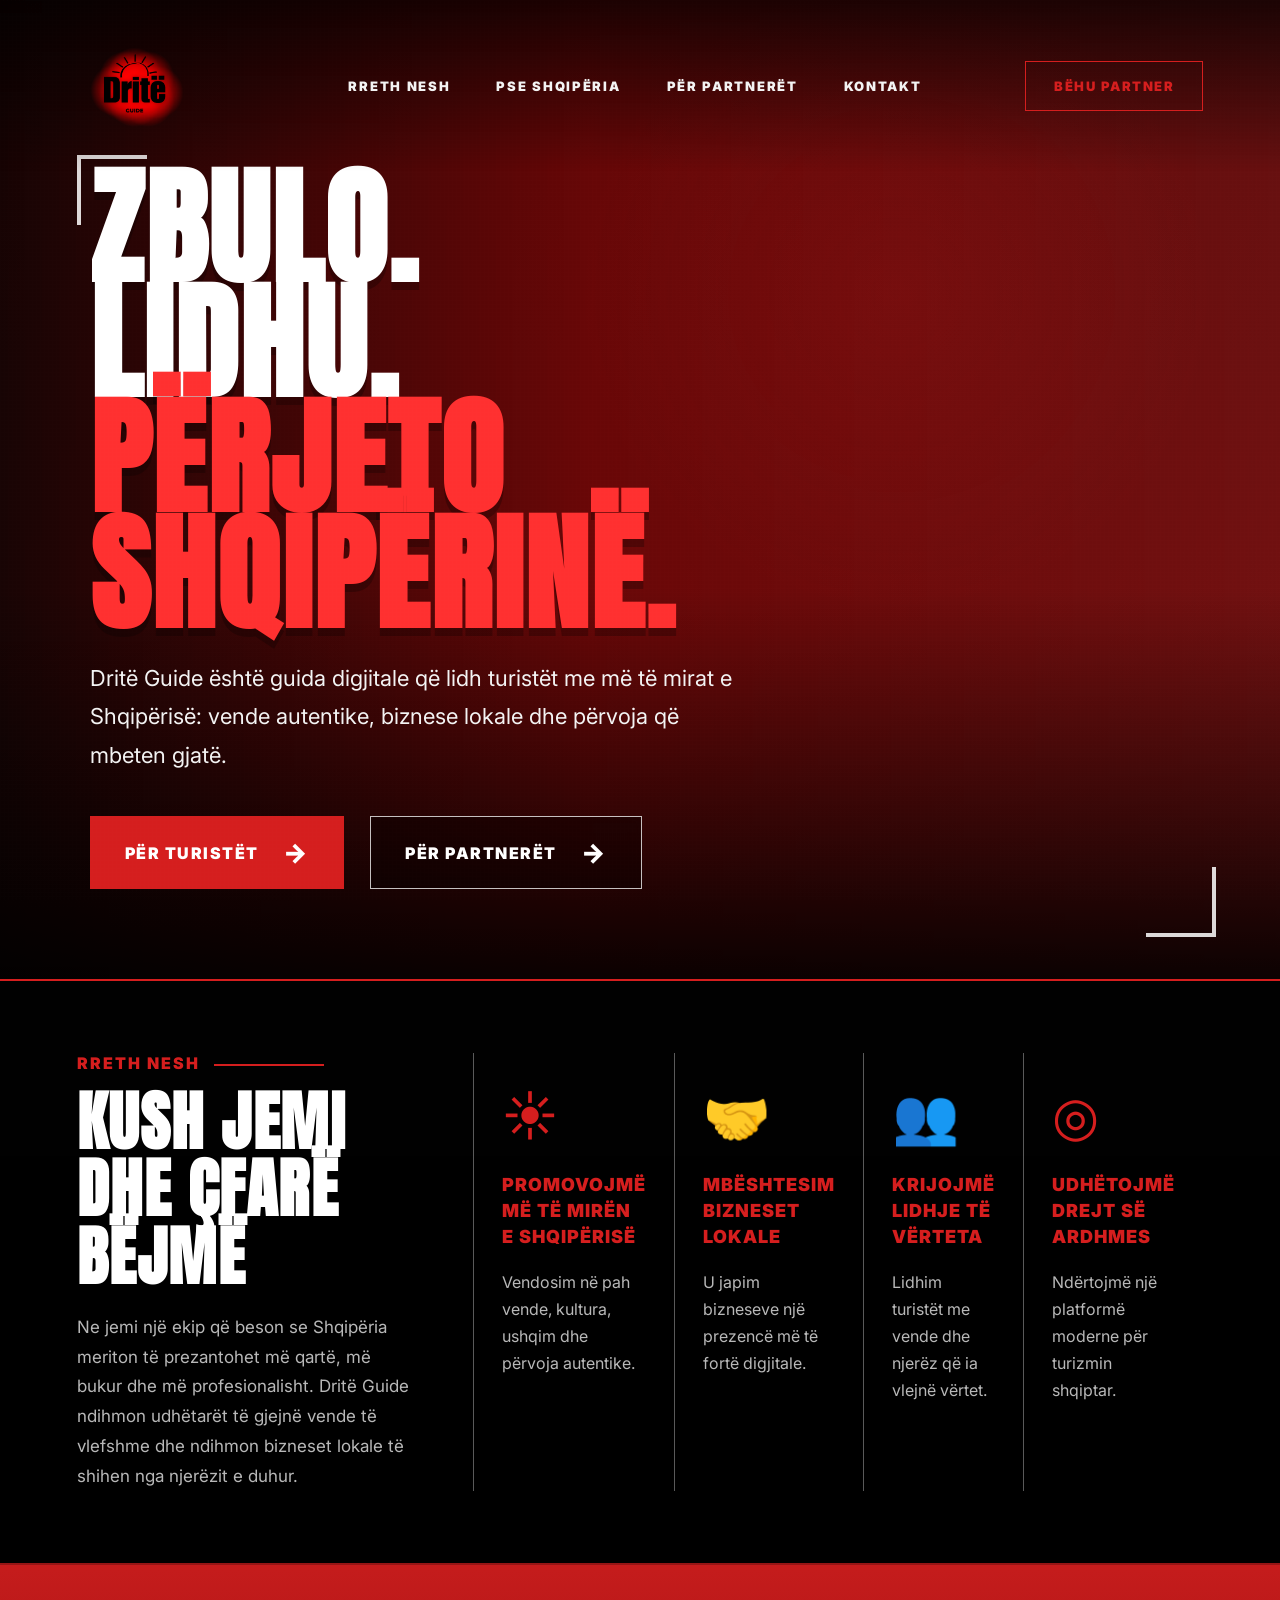
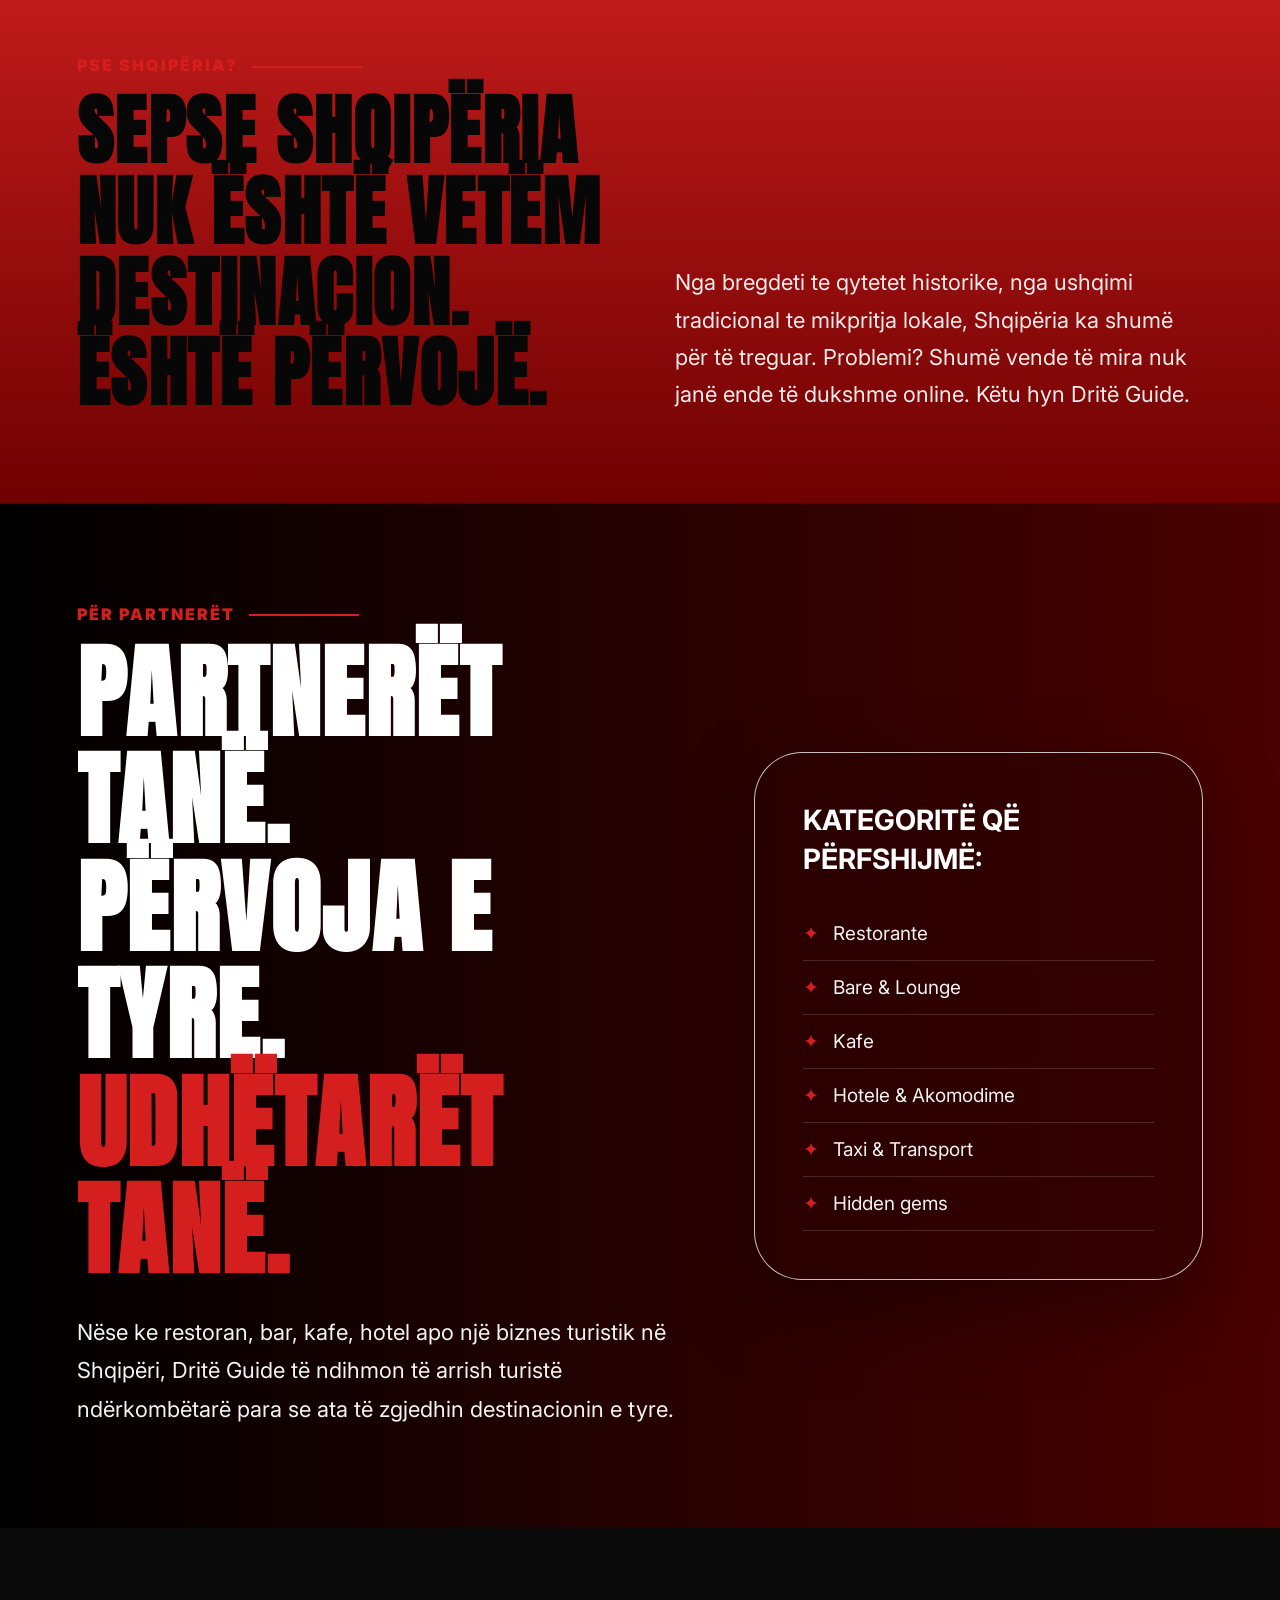
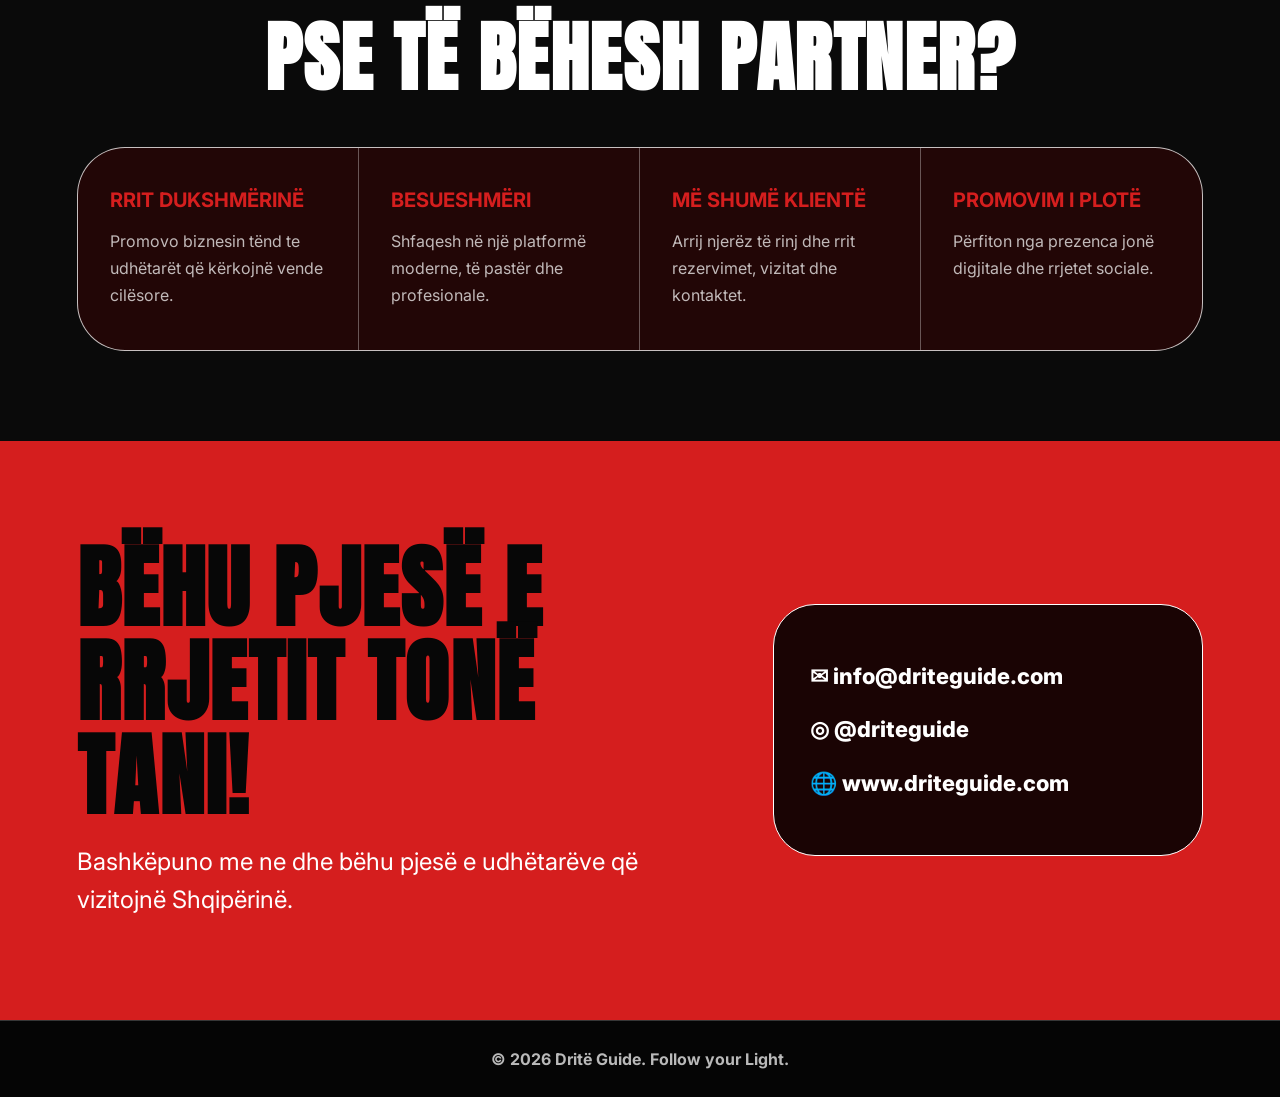
==== src/index.html @ 3e1c2bfd "website begining" ====
<!DOCTYPE html>
<html lang="sq">

<head>
    <meta charset="UTF-8" />
    <meta name="viewport" content="width=device-width, initial-scale=1.0" />
    <title>Dritë Guide</title>
    <link rel="stylesheet" href="styles.css" />
</head>

<body>

    <header class="navbar">
        <div class="logo">
            <img src="./img/logo2.png" alt="Dritë Guide Logo" />
        </div>

        <nav>
            <a href="#about">Rreth nesh</a>
            <a href="#albania">Pse Shqipëria</a>
            <a href="#partners">Për partnerët</a>
            <a href="#contact">Kontakt</a>
        </nav>

        <a href="mailto:support@driteguide.com?subject=Partnership Request - Dritë Guide&body=Hello Dritë Guide Team,%0A%0AI am interested in becoming a partner.%0A%0ABusiness Name:%0AType (Restaurant, Hotel, etc.):%0ACity:%0APhone:%0AWebsite:%0A%0AAdditional Information:%0A%0AThank you."
            class="nav-btn">
            Bëhu partner
        </a>
    </header>

    <section class="hero">
        <div class="corner corner-left"></div>
        <div class="corner corner-right"></div>

        <div class="hero-content">
            <h1>
                Zbulo.<br />
                Lidhu.<br />
                <span>Përjeto Shqipërinë.</span>
            </h1>

            <p>
                Dritë Guide është guida digjitale që lidh turistët me më të mirat e Shqipërisë:
                vende autentike, biznese lokale dhe përvoja që mbeten gjatë.
            </p>

            <div class="hero-buttons">
                <a href="#about" class="btn primary">Për turistët</a>
                <a href="#partners" class="btn secondary">Për partnerët</a>
            </div>
        </div>
    </section>

    <section id="about" class="black-section">
        <div class="section-title">
            <span>Rreth nesh</span>
            <h2>Kush jemi<br />dhe çfarë bëjmë</h2>
            <p>
                Ne jemi një ekip që beson se Shqipëria meriton të prezantohet më qartë,
                më bukur dhe më profesionalisht. Dritë Guide ndihmon udhëtarët të gjejnë
                vende të vlefshme dhe ndihmon bizneset lokale të shihen nga njerëzit e duhur.
            </p>
        </div>

        <div class="feature-grid">
            <div class="feature-card">
                <div class="icon">☀</div>
                <h3>Promovojmë më të mirën e Shqipërisë</h3>
                <p>Vendosim në pah vende, kultura, ushqim dhe përvoja autentike.</p>
            </div>

            <div class="feature-card">
                <div class="icon">🤝</div>
                <h3>Mbështesim bizneset lokale</h3>
                <p>U japim bizneseve një prezencë më të fortë digjitale.</p>
            </div>

            <div class="feature-card">
                <div class="icon">👥</div>
                <h3>Krijojmë lidhje të vërteta</h3>
                <p>Lidhim turistët me vende dhe njerëz që ia vlejnë vërtet.</p>
            </div>

            <div class="feature-card">
                <div class="icon">◎</div>
                <h3>Udhëtojmë drejt së ardhmes</h3>
                <p>Ndërtojmë një platformë moderne për turizmin shqiptar.</p>
            </div>
        </div>
    </section>

    <section id="albania" class="red-section">
        <div>
            <span class="small-title">Pse Shqipëria?</span>
            <h2>Sepse Shqipëria nuk është vetëm destinacion. Është përvojë.</h2>
        </div>

        <p>
            Nga bregdeti te qytetet historike, nga ushqimi tradicional te mikpritja lokale,
            Shqipëria ka shumë për të treguar. Problemi? Shumë vende të mira nuk janë ende
            të dukshme online. Këtu hyn Dritë Guide.
        </p>
    </section>

    <section id="partners" class="partner-section">
        <div class="partner-text">
            <span class="small-title">Për partnerët</span>
            <h2>Partnerët tanë.<br />Përvoja e tyre.<br /><span>Udhëtarët tanë.</span></h2>
            <p>
                Nëse ke restoran, bar, kafe, hotel apo një biznes turistik në Shqipëri,
                Dritë Guide të ndihmon të arrish turistë ndërkombëtarë para se ata të zgjedhin destinacionin e tyre.
            </p>
        </div>

        <div class="partner-box">
            <h3>Kategoritë që përfshijmë:</h3>
            <ul>
                <li>Restorante</li>
                <li>Bare & Lounge</li>
                <li>Kafe</li>
                <li>Hotele & Akomodime</li>
                <li>Taxi & Transport</li>
                <li>Hidden gems</li>
            </ul>
        </div>
    </section>

    <section class="benefits">
        <h2>Pse të bëhesh partner?</h2>

        <div class="benefit-grid">
            <div>
                <h3>Rrit dukshmërinë</h3>
                <p>Promovo biznesin tënd te udhëtarët që kërkojnë vende cilësore.</p>
            </div>

            <div>
                <h3>Besueshmëri</h3>
                <p>Shfaqesh në një platformë moderne, të pastër dhe profesionale.</p>
            </div>

            <div>
                <h3>Më shumë klientë</h3>
                <p>Arrij njerëz të rinj dhe rrit rezervimet, vizitat dhe kontaktet.</p>
            </div>

            <div>
                <h3>Promovim i plotë</h3>
                <p>Përfiton nga prezenca jonë digjitale dhe rrjetet sociale.</p>
            </div>
        </div>
    </section>

    <section id="contact" class="contact">
        <div>
            <h2>Bëhu pjesë e rrjetit tonë tani!</h2>
            <p>Bashkëpuno me ne dhe bëhu pjesë e udhëtarëve që vizitojnë Shqipërinë.</p>
        </div>

        <div class="contact-card">
            <p>✉ info@driteguide.com</p>
            <p>◎ @driteguide</p>
            <p>🌐 www.driteguide.com</p>
        </div>
    </section>

    <footer>
        <p>© 2026 Dritë Guide. Follow your Light.</p>
    </footer>

</body>

</html>
---- src/styles.css ----
@import url('https://fonts.googleapis.com/css2?family=Anton&family=Inter:wght@400;600;700;800;900&display=swap');

:root {
    --red: #d51e1e;
    --dark-red: #4d0000;
    --black: #070707;
    --white: #ffffff;
    --soft-white: #f3f3f3;
    --gray: rgba(255, 255, 255, 0.72);
    --border: rgba(255, 255, 255, 0.75);
}

* {
    box-sizing: border-box;
    margin: 0;
    padding: 0;
}

html {
    scroll-behavior: smooth;
}

body {
    font-family: 'Inter', sans-serif;
    background: var(--black);
    color: var(--white);
    overflow-x: hidden;
}

body::before {
    content: "";
    position: fixed;
    inset: 0;
    pointer-events: none;
    z-index: 999;
    opacity: 0.18;
    background-image:
        linear-gradient(rgba(255, 255, 255, 0.05) 1px, transparent 1px),
        linear-gradient(90deg, rgba(255, 255, 255, 0.05) 1px, transparent 1px);
    background-size: 4px 4px;
    mix-blend-mode: overlay;
}

a {
    color: inherit;
    text-decoration: none;
}

/* NAVBAR */

.navbar {
    position: fixed;
    top: 0;
    left: 0;
    width: 100%;
    z-index: 50;
    display: grid;
    grid-template-columns: 180px 1fr 190px;
    align-items: center;
    padding: 28px 6vw;
    background: linear-gradient(to bottom, rgba(0, 0, 0, 0.72), rgba(0, 0, 0, 0));
}

.logo img {
    width: 115px;
    height: auto;
    display: block;
}

nav {
    display: flex;
    justify-content: center;
    gap: 46px;
}

nav a {
    font-size: 13px;
    font-weight: 900;
    letter-spacing: 1.7px;
    text-transform: uppercase;
    color: var(--soft-white);
    transition: 0.25s ease;
}

nav a:hover {
    color: var(--red);
}

.nav-btn {
    justify-self: end;
    padding: 16px 28px;
    border: 1.5px solid var(--red);
    color: var(--red);
    text-transform: uppercase;
    font-size: 13px;
    font-weight: 900;
    letter-spacing: 1.5px;
    transition: 0.25s ease;
}

.nav-btn:hover {
    background: var(--red);
    color: var(--white);
}

/* HERO */

.hero {
    position: relative;
    min-height: 100vh;
    padding: 170px 7vw 90px;
    display: flex;
    align-items: center;
    background:
        linear-gradient(90deg, rgba(0, 0, 0, 0.86) 0%, rgba(80, 0, 0, 0.72) 46%, rgba(0, 0, 0, 0.35) 100%),
        linear-gradient(rgba(213, 30, 30, 0.7), rgba(213, 30, 30, 0.88)),
        url("albania-bg.jpg");
    background-size: cover;
    background-position: center;
    border-bottom: 2px solid var(--red);
}

.hero::after {
    content: "";
    position: absolute;
    inset: 0;
    background:
        radial-gradient(circle at 70% 30%, rgba(213, 30, 30, 0.12), transparent 28%),
        linear-gradient(to bottom, transparent 60%, rgba(0, 0, 0, 0.9));
    pointer-events: none;
}

.hero-content {
    position: relative;
    z-index: 2;
    max-width: 980px;
}

.hero h1 {
    font-family: 'Anton', sans-serif;
    font-size: clamp(64px, 10vw, 150px);
    line-height: 0.9;
    letter-spacing: 2px;
    text-transform: uppercase;
    color: var(--white);
    text-shadow: 0 8px 0 rgba(0, 0, 0, 0.25);
}

.hero h1 span {
    color: #ff3030;
}

.hero p {
    max-width: 670px;
    margin-top: 28px;
    color: var(--soft-white);
    font-size: clamp(17px, 2vw, 22px);
    line-height: 1.75;
}

.hero-buttons {
    display: flex;
    gap: 26px;
    margin-top: 42px;
    flex-wrap: wrap;
}

.btn {
    min-width: 230px;
    padding: 20px 34px;
    border: 1.5px solid var(--border);
    text-transform: uppercase;
    font-weight: 900;
    letter-spacing: 1.5px;
    display: inline-flex;
    justify-content: space-between;
    align-items: center;
    transition: 0.25s ease;
}

.btn::after {
    content: "→";
    font-size: 26px;
    margin-left: 24px;
}

.btn.primary {
    background: var(--red);
    border-color: var(--red);
}

.btn.secondary {
    background: rgba(0, 0, 0, 0.35);
    backdrop-filter: blur(6px);
}

.btn:hover {
    transform: translateY(-4px);
    box-shadow: 0 18px 40px rgba(0, 0, 0, 0.35);
}

.corner {
    position: absolute;
    z-index: 3;
    width: 70px;
    height: 70px;
    border-color: var(--white);
    opacity: 0.85;
}

.corner-left {
    top: 155px;
    left: 6vw;
    border-left: 4px solid;
    border-top: 4px solid;
}

.corner-right {
    right: 5vw;
    bottom: 42px;
    border-right: 4px solid;
    border-bottom: 4px solid;
}

/* BLACK SECTION */

.black-section {
    display: grid;
    grid-template-columns: 1fr 2fr;
    gap: 60px;
    padding: 72px 6vw;
    background:
        linear-gradient(rgba(0, 0, 0, 0.92), rgba(0, 0, 0, 0.94)),
        url("texture.jpg");
    border-bottom: 2px solid rgba(213, 30, 30, 0.7);
}

.section-title span,
.small-title {
    display: inline-block;
    margin-bottom: 16px;
    color: var(--red);
    font-weight: 900;
    letter-spacing: 2px;
    text-transform: uppercase;
}

.section-title span::after,
.small-title::after {
    content: "";
    display: inline-block;
    width: 110px;
    height: 2px;
    margin-left: 14px;
    vertical-align: middle;
    background: var(--red);
}

.section-title h2,
.red-section h2,
.partner-text h2,
.benefits h2,
.contact h2 {
    font-family: 'Anton', sans-serif;
    text-transform: uppercase;
    letter-spacing: 1.5px;
    line-height: 1.05;
}

.section-title h2 {
    font-size: clamp(42px, 5vw, 72px);
}

.section-title p {
    margin-top: 22px;
    max-width: 520px;
    color: var(--gray);
    font-size: 17px;
    line-height: 1.75;
}

.feature-grid {
    display: grid;
    grid-template-columns: repeat(4, 1fr);
}

.feature-card {
    padding: 30px 28px;
    border-left: 1px solid rgba(255, 255, 255, 0.35);
    min-height: 280px;
}

.feature-card .icon {
    color: var(--red);
    font-size: 54px;
    margin-bottom: 24px;
}

.feature-card h3 {
    color: var(--red);
    font-size: 18px;
    line-height: 1.45;
    text-transform: uppercase;
    font-weight: 900;
    letter-spacing: 1px;
}

.feature-card p {
    margin-top: 18px;
    color: var(--gray);
    line-height: 1.7;
}

/* RED SECTION */

.red-section {
    display: grid;
    grid-template-columns: 1fr 1fr;
    gap: 70px;
    padding: 90px 6vw;
    background:
        linear-gradient(rgba(213, 30, 30, 0.92), rgba(120, 0, 0, 0.92)),
        url("albania-bg.jpg");
    background-size: cover;
    background-position: center;
    color: var(--black);
}

.red-section h2 {
    font-size: clamp(42px, 6vw, 86px);
    color: #070707;
}

.red-section p {
    align-self: end;
    max-width: 650px;
    color: rgba(255, 255, 255, 0.92);
    font-size: 22px;
    line-height: 1.7;
}

/* PARTNER SECTION */

.partner-section {
    display: grid;
    grid-template-columns: 1.15fr 0.85fr;
    gap: 70px;
    padding: 100px 6vw;
    background:
        linear-gradient(90deg, rgba(0, 0, 0, 0.95), rgba(90, 0, 0, 0.8)),
        url("albania-bg.jpg");
    background-size: cover;
    background-position: center;
}

.partner-text h2 {
    font-size: clamp(54px, 8vw, 112px);
}

.partner-text h2 span {
    color: var(--red);
}

.partner-text p {
    max-width: 680px;
    margin-top: 28px;
    color: var(--soft-white);
    font-size: 22px;
    line-height: 1.75;
}

.partner-box {
    align-self: center;
    padding: 48px;
    border: 1.5px solid var(--border);
    border-radius: 48px;
    background: rgba(40, 0, 0, 0.55);
    backdrop-filter: blur(8px);
    box-shadow: 0 30px 80px rgba(0, 0, 0, 0.35);
}

.partner-box h3 {
    font-size: 28px;
    text-transform: uppercase;
    line-height: 1.4;
    margin-bottom: 28px;
}

.partner-box ul {
    list-style: none;
}

.partner-box li {
    padding: 15px 0;
    color: var(--soft-white);
    font-size: 19px;
    border-bottom: 1px solid rgba(255, 255, 255, 0.15);
}

.partner-box li::before {
    content: "✦";
    color: var(--red);
    margin-right: 14px;
}

/* BENEFITS */

.benefits {
    padding: 90px 6vw;
    background: #0a0a0a;
}

.benefits h2 {
    text-align: center;
    font-size: clamp(42px, 6vw, 82px);
    margin-bottom: 48px;
}

.benefit-grid {
    display: grid;
    grid-template-columns: repeat(4, 1fr);
    border: 1.5px solid var(--border);
    border-radius: 48px;
    overflow: hidden;
    background: rgba(80, 0, 0, 0.35);
}

.benefit-grid div {
    padding: 40px 32px;
    border-right: 1px solid rgba(255, 255, 255, 0.32);
}

.benefit-grid div:last-child {
    border-right: none;
}

.benefit-grid h3 {
    color: var(--red);
    text-transform: uppercase;
    font-size: 20px;
    margin-bottom: 16px;
}

.benefit-grid p {
    color: var(--gray);
    line-height: 1.7;
}

/* CONTACT */

.contact {
    display: grid;
    grid-template-columns: 1.2fr 0.8fr;
    gap: 50px;
    align-items: center;
    padding: 100px 6vw;
    background: var(--red);
    color: var(--black);
}

.contact h2 {
    font-size: clamp(48px, 7vw, 98px);
}

.contact p {
    margin-top: 20px;
    max-width: 680px;
    color: var(--white);
    font-size: 24px;
    line-height: 1.6;
}

.contact-card {
    padding: 36px;
    border: 1.5px solid var(--white);
    border-radius: 42px;
    background: rgba(0, 0, 0, 0.88);
    color: var(--white);
}

.contact-card p {
    margin: 18px 0;
    color: var(--white);
    font-weight: 800;
    font-size: 22px;
}

/* FOOTER */

footer {
    padding: 28px 6vw;
    background: #050505;
    border-top: 1px solid rgba(255, 255, 255, 0.2);
    color: var(--gray);
    text-align: center;
    font-weight: 700;
}

/* RESPONSIVE */

@media (max-width: 1100px) {
    .navbar {
        grid-template-columns: 140px 1fr;
    }

    .nav-btn {
        display: none;
    }

    nav {
        justify-content: flex-end;
        gap: 24px;
    }

    .black-section,
    .red-section,
    .partner-section,
    .contact {
        grid-template-columns: 1fr;
    }

    .feature-grid,
    .benefit-grid {
        grid-template-columns: repeat(2, 1fr);
    }
}

@media (max-width: 720px) {
    .navbar {
        display: flex;
        justify-content: space-between;
        padding: 22px;
    }

    nav {
        display: none;
    }

    .logo img {
        width: 96px;
    }

    .hero {
        padding: 145px 24px 70px;
    }

    .hero h1 {
        font-size: 62px;
    }

    .hero p {
        font-size: 17px;
    }

    .btn {
        width: 100%;
    }

    .black-section,
    .red-section,
    .partner-section,
    .benefits,
    .contact {
        padding: 64px 24px;
    }

    .feature-grid,
    .benefit-grid {
        grid-template-columns: 1fr;
    }

    .feature-card,
    .benefit-grid div {
        border-left: none;
        border-right: none;
        border-bottom: 1px solid rgba(255, 255, 255, 0.25);
    }

    .partner-box,
    .contact-card {
        border-radius: 30px;
        padding: 28px;
    }

    .corner {
        display: none;
    }
}
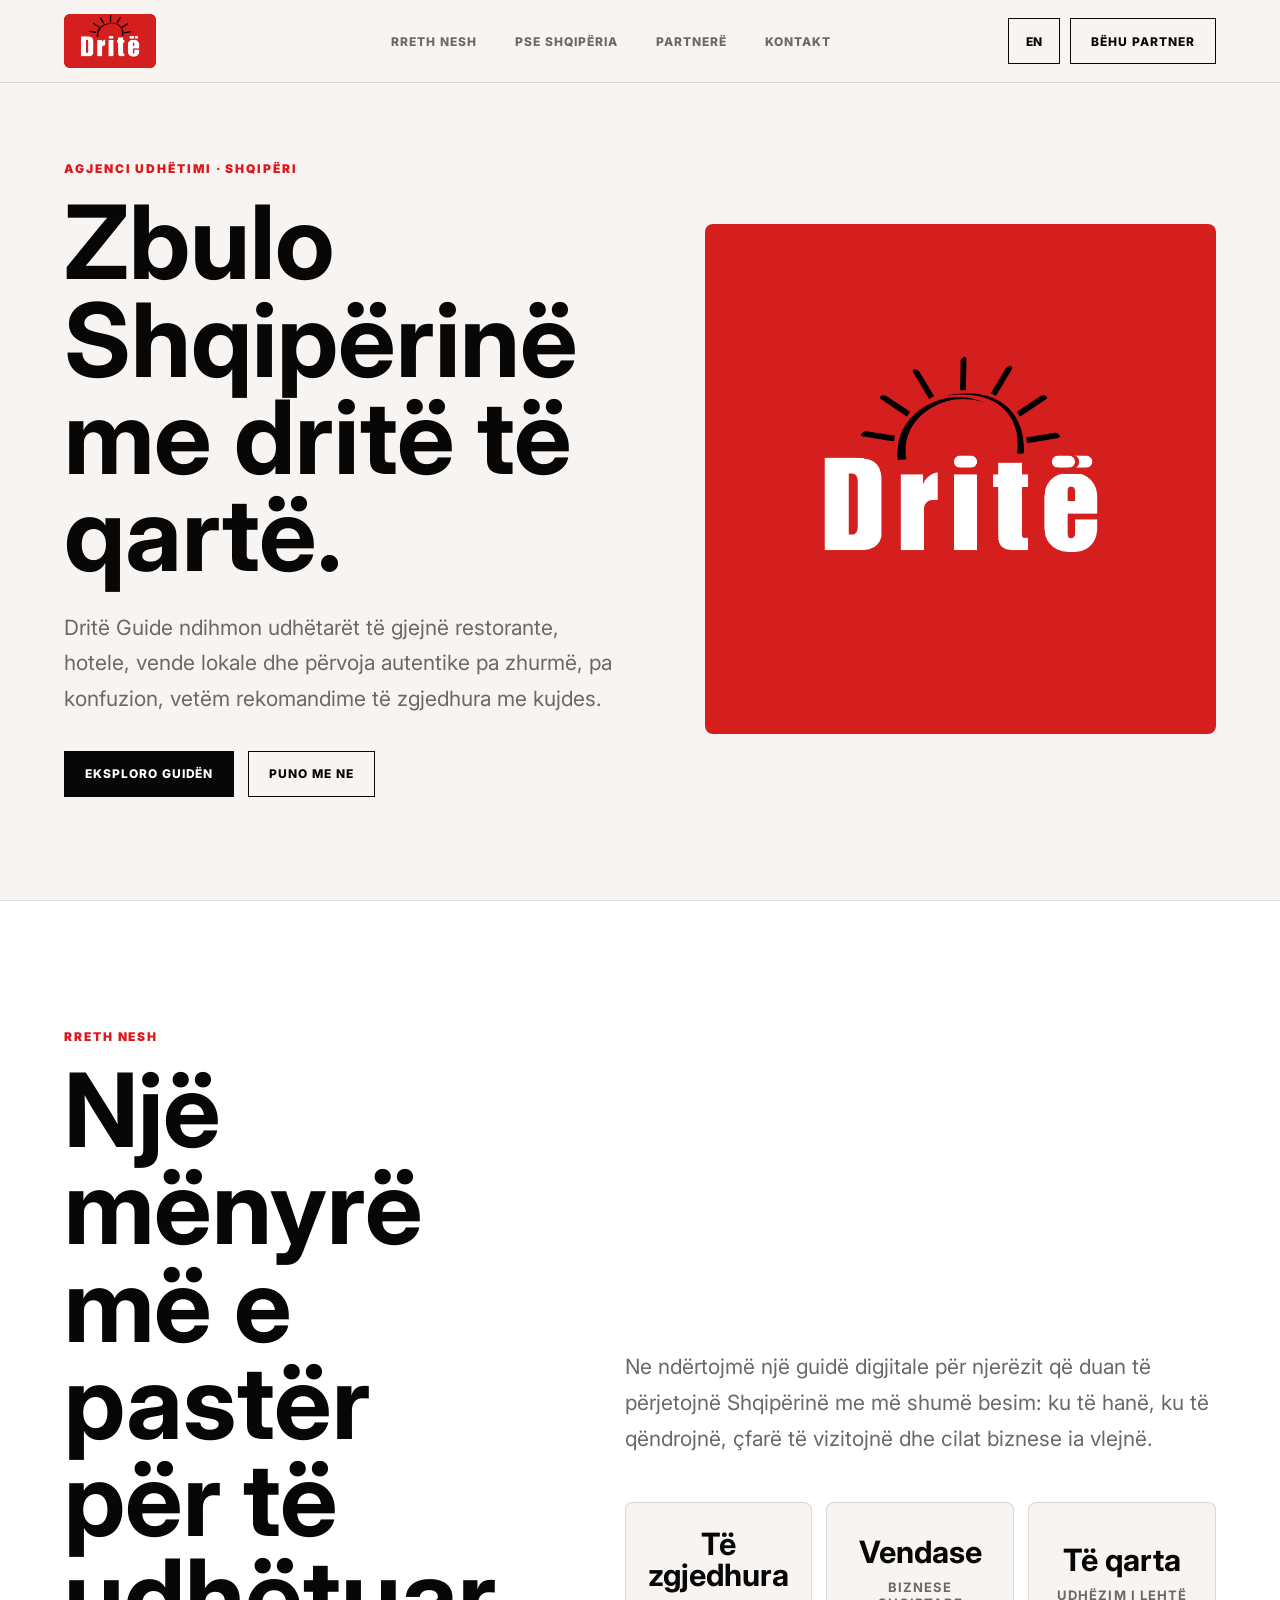
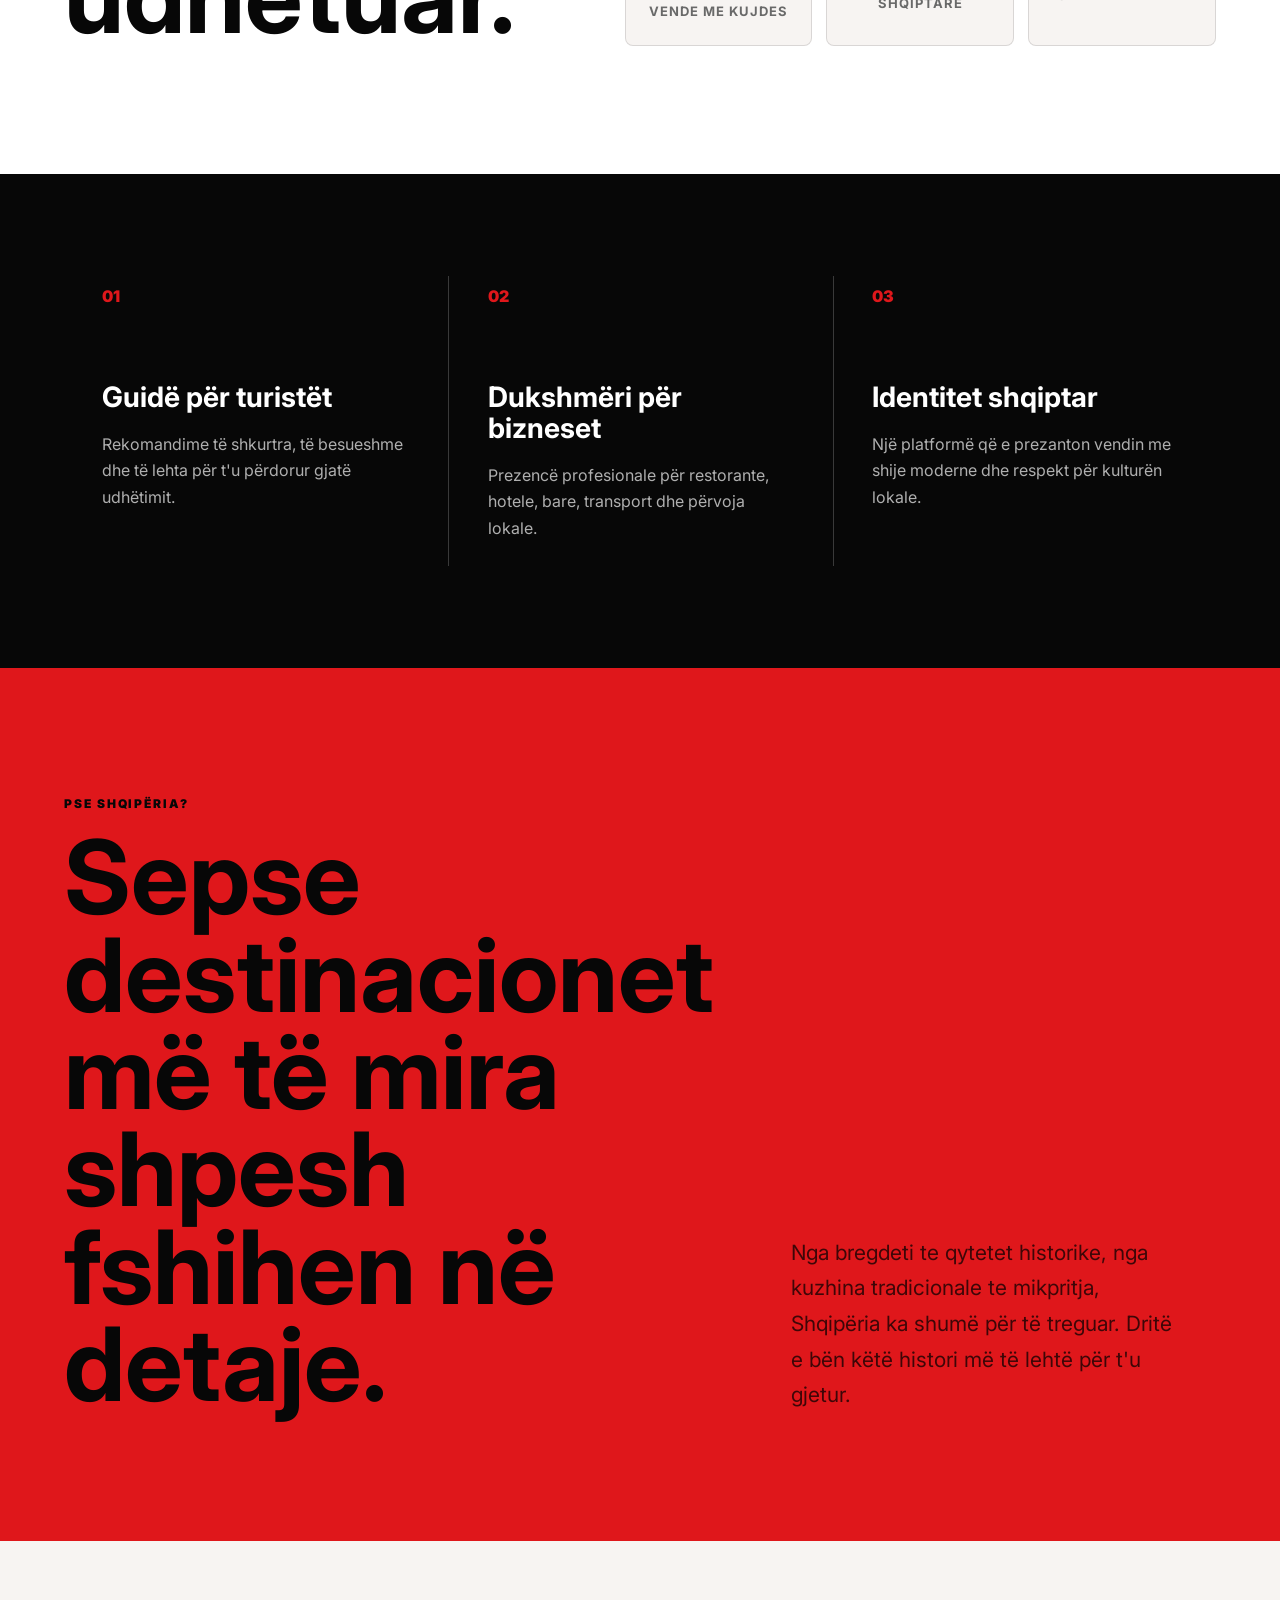
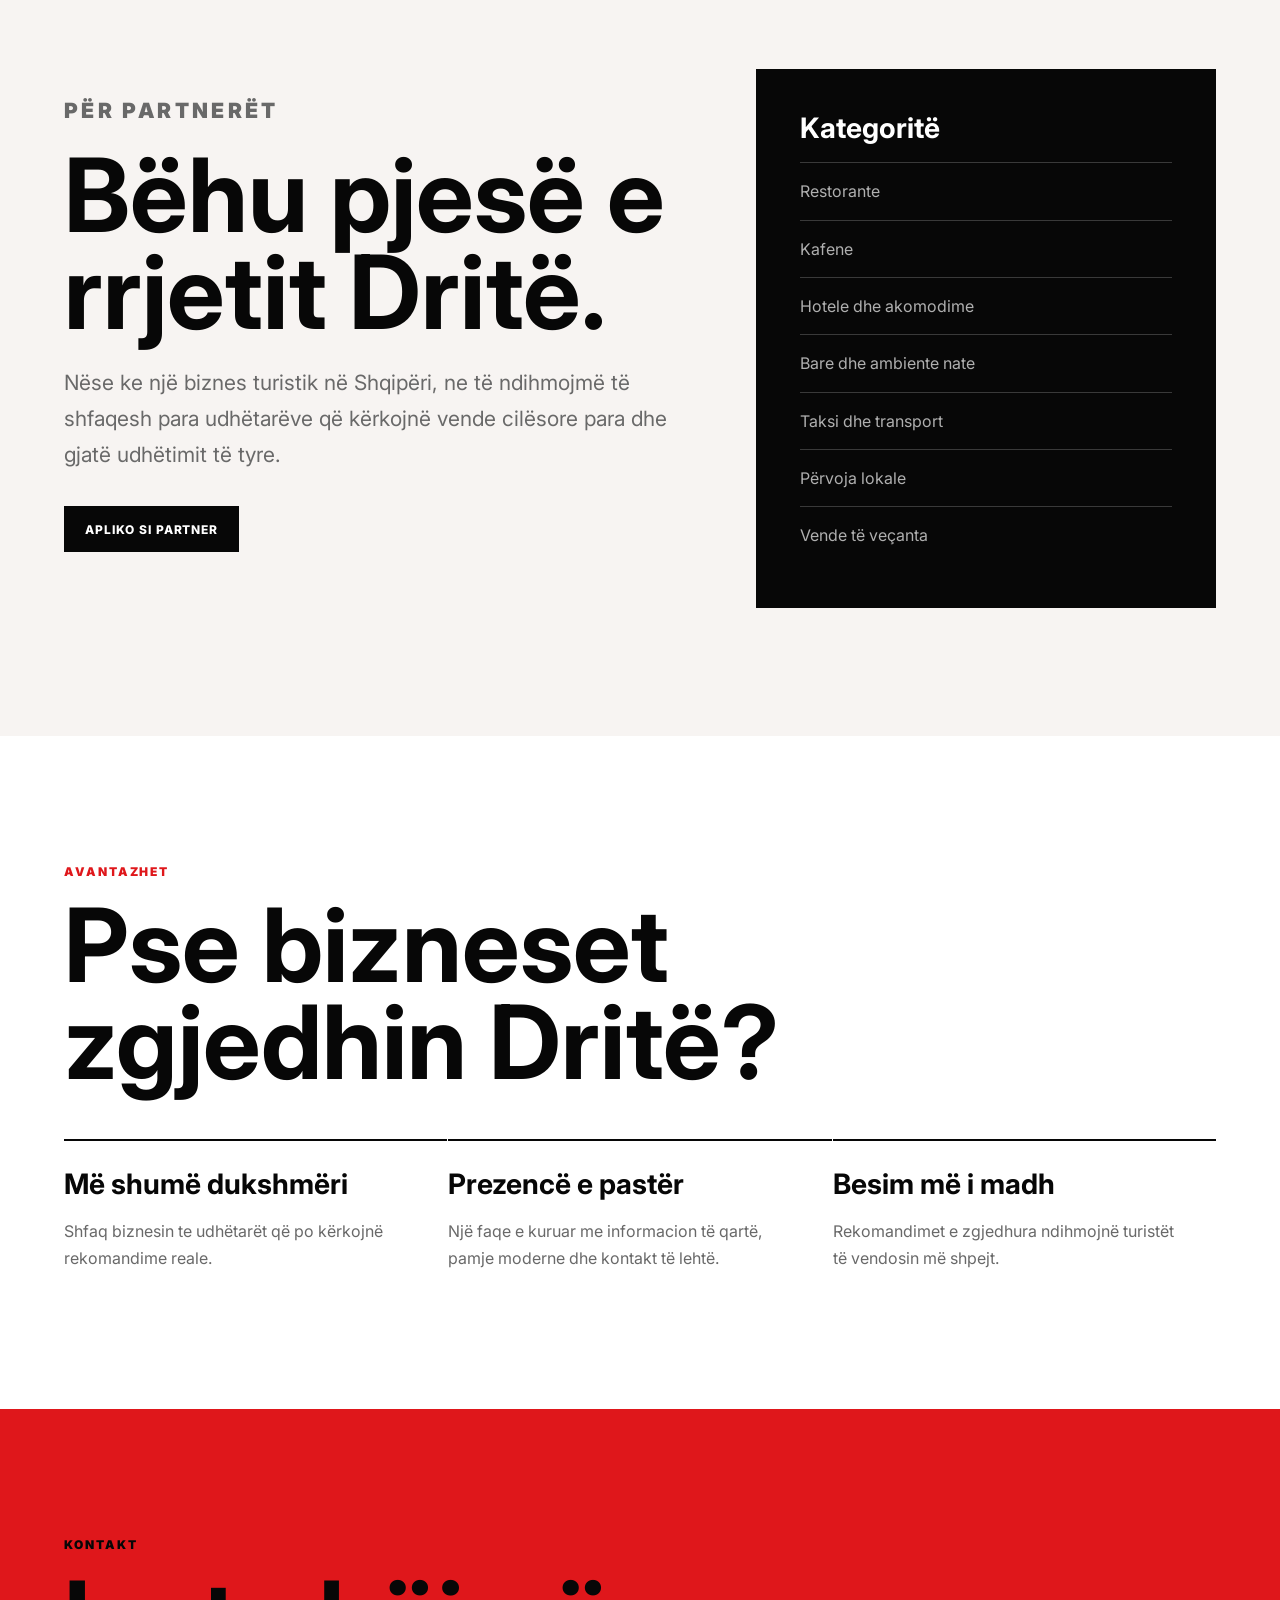
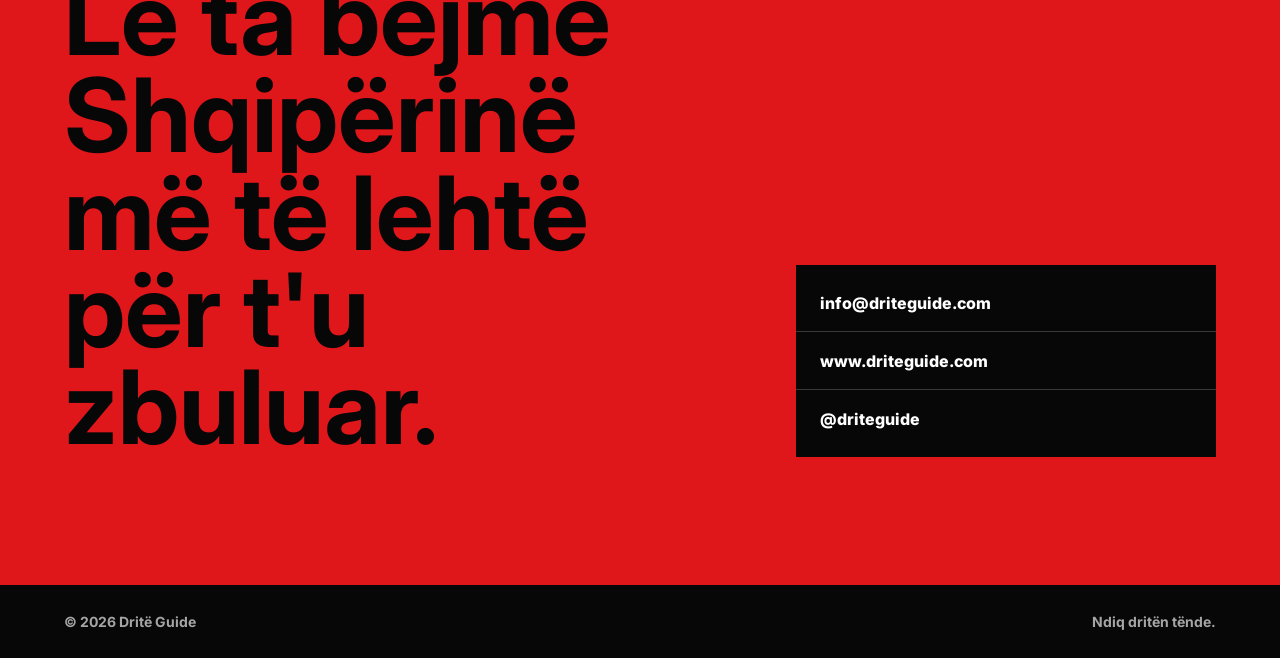
==== commit e934593b: "Remade the whole website New layout new page added partners, and fixed the homepage to be more clean" ====
--- a/src/index.html
+++ b/src/index.html
@@ -4,170 +4,324 @@
 <head>
     <meta charset="UTF-8" />
     <meta name="viewport" content="width=device-width, initial-scale=1.0" />
-    <title>Dritë Guide</title>
+    <title>Dritë Guide | Travel Guide Albania</title>
+    <meta name="description"
+        content="Dritë Guide lidh turistët me vende autentike, biznese lokale dhe përvoja të zgjedhura në Shqipëri." />
     <link rel="stylesheet" href="styles.css" />
 </head>
 
 <body>
-
     <header class="navbar">
-        <div class="logo">
-            <img src="./img/logo2.png" alt="Dritë Guide Logo" />
+        <a class="brand logo-brand" href="#top" aria-label="Dritë Guide home">
+            <img src="./img/logo1.png" alt="Dritë Guide logo" />
+        </a>
+
+        <nav aria-label="Primary navigation">
+            <a href="#about" data-i18n="navAbout">Rreth nesh</a>
+            <a href="#why" data-i18n="navWhy">Pse Shqipëria</a>
+            <a href="#partners" data-i18n="navPartners">Partnerë</a>
+            <a href="#contact" data-i18n="navContact">Kontakt</a>
+        </nav>
+
+        <div class="nav-actions">
+            <button class="lang-switch" type="button" aria-label="Switch language" data-lang-toggle>
+                <span data-lang-label>EN</span>
+            </button>
+            <a class="nav-btn" href="partner.html" data-i18n="partnerCta">Bëhu partner</a>
         </div>
-
-        <nav>
-            <a href="#about">Rreth nesh</a>
-            <a href="#albania">Pse Shqipëria</a>
-            <a href="#partners">Për partnerët</a>
-            <a href="#contact">Kontakt</a>
-        </nav>
-
-        <a href="mailto:support@driteguide.com?subject=Partnership Request - Dritë Guide&body=Hello Dritë Guide Team,%0A%0AI am interested in becoming a partner.%0A%0ABusiness Name:%0AType (Restaurant, Hotel, etc.):%0ACity:%0APhone:%0AWebsite:%0A%0AAdditional Information:%0A%0AThank you."
-            class="nav-btn">
-            Bëhu partner
-        </a>
     </header>
 
-    <section class="hero">
-        <div class="corner corner-left"></div>
-        <div class="corner corner-right"></div>
-
-        <div class="hero-content">
-            <h1>
-                Zbulo.<br />
-                Lidhu.<br />
-                <span>Përjeto Shqipërinë.</span>
-            </h1>
-
-            <p>
-                Dritë Guide është guida digjitale që lidh turistët me më të mirat e Shqipërisë:
-                vende autentike, biznese lokale dhe përvoja që mbeten gjatë.
+    <main id="top">
+        <section class="hero">
+            <div class="hero-copy reveal">
+                <p class="eyebrow" data-i18n="heroEyebrow">Agjenci udhëtimi · Shqipëri</p>
+                <h1 data-i18n="heroTitle">Zbulo Shqipërinë me dritë të qartë.</h1>
+                <p class="lead" data-i18n="heroLead">
+                    Dritë Guide ndihmon udhëtarët të gjejnë restorante, hotele, vende lokale dhe përvoja
+                    autentike pa zhurmë, pa konfuzion, vetëm rekomandime të zgjedhura me kujdes.
+                </p>
+
+                <div class="hero-actions">
+                    <a class="btn primary" href="#about" data-i18n="heroPrimary">Eksploro guidën</a>
+                    <a class="btn ghost" href="#partners" data-i18n="heroSecondary">Puno me ne</a>
+                </div>
+            </div>
+
+            <div class="hero-mark reveal delay-1" aria-hidden="true">
+                <img src="./img/logo1.png" alt="" />
+            </div>
+        </section>
+
+        <section id="about" class="section split">
+            <div class="section-heading reveal">
+                <p class="eyebrow" data-i18n="aboutEyebrow">Rreth nesh</p>
+                <h2 data-i18n="aboutTitle">Një mënyrë më e pastër për të udhëtuar.</h2>
+            </div>
+
+            <div class="section-body reveal delay-1">
+                <p data-i18n="aboutBody">
+                    Ne ndërtojmë një guidë digjitale për njerëzit që duan të përjetojnë Shqipërinë me më
+                    shumë besim: ku të hanë, ku të qëndrojnë, çfarë të vizitojnë dhe cilat biznese ia vlejnë.
+                </p>
+                <div class="stats">
+                    <div>
+                        <strong data-i18n="statOneTitle">Të zgjedhura</strong>
+                        <span data-i18n="statOneBody">vende me kujdes</span>
+                    </div>
+                    <div>
+                        <strong data-i18n="statTwoTitle">Vendase</strong>
+                        <span data-i18n="statTwoBody">biznese shqiptare</span>
+                    </div>
+                    <div>
+                        <strong data-i18n="statThreeTitle">Të qarta</strong>
+                        <span data-i18n="statThreeBody">udhëzim i lehtë</span>
+                    </div>
+                </div>
+            </div>
+        </section>
+
+        <section class="section feature-band">
+            <article class="feature reveal">
+                <span>01</span>
+                <h3 data-i18n="featureOneTitle">Guidë për turistët</h3>
+                <p data-i18n="featureOneBody">Rekomandime të shkurtra, të besueshme dhe të lehta për t'u përdorur gjatë udhëtimit.</p>
+            </article>
+
+            <article class="feature reveal delay-1">
+                <span>02</span>
+                <h3 data-i18n="featureTwoTitle">Dukshmëri për bizneset</h3>
+                <p data-i18n="featureTwoBody">Prezencë profesionale për restorante, hotele, bare, transport dhe përvoja lokale.</p>
+            </article>
+
+            <article class="feature reveal delay-2">
+                <span>03</span>
+                <h3 data-i18n="featureThreeTitle">Identitet shqiptar</h3>
+                <p data-i18n="featureThreeBody">Një platformë që e prezanton vendin me shije moderne dhe respekt për kulturën lokale.</p>
+            </article>
+        </section>
+
+        <section id="why" class="section red-panel">
+            <div class="reveal">
+                <p class="eyebrow dark" data-i18n="whyEyebrow">Pse Shqipëria?</p>
+                <h2 data-i18n="whyTitle">Sepse destinacionet më të mira shpesh fshihen në detaje.</h2>
+            </div>
+            <p class="reveal delay-1" data-i18n="whyBody">
+                Nga bregdeti te qytetet historike, nga kuzhina tradicionale te mikpritja, Shqipëria ka
+                shumë për të treguar. Dritë e bën këtë histori më të lehtë për t'u gjetur.
             </p>
-
-            <div class="hero-buttons">
-                <a href="#about" class="btn primary">Për turistët</a>
-                <a href="#partners" class="btn secondary">Për partnerët</a>
-            </div>
-        </div>
-    </section>
-
-    <section id="about" class="black-section">
-        <div class="section-title">
-            <span>Rreth nesh</span>
-            <h2>Kush jemi<br />dhe çfarë bëjmë</h2>
-            <p>
-                Ne jemi një ekip që beson se Shqipëria meriton të prezantohet më qartë,
-                më bukur dhe më profesionalisht. Dritë Guide ndihmon udhëtarët të gjejnë
-                vende të vlefshme dhe ndihmon bizneset lokale të shihen nga njerëzit e duhur.
-            </p>
-        </div>
-
-        <div class="feature-grid">
-            <div class="feature-card">
-                <div class="icon">☀</div>
-                <h3>Promovojmë më të mirën e Shqipërisë</h3>
-                <p>Vendosim në pah vende, kultura, ushqim dhe përvoja autentike.</p>
-            </div>
-
-            <div class="feature-card">
-                <div class="icon">🤝</div>
-                <h3>Mbështesim bizneset lokale</h3>
-                <p>U japim bizneseve një prezencë më të fortë digjitale.</p>
-            </div>
-
-            <div class="feature-card">
-                <div class="icon">👥</div>
-                <h3>Krijojmë lidhje të vërteta</h3>
-                <p>Lidhim turistët me vende dhe njerëz që ia vlejnë vërtet.</p>
-            </div>
-
-            <div class="feature-card">
-                <div class="icon">◎</div>
-                <h3>Udhëtojmë drejt së ardhmes</h3>
-                <p>Ndërtojmë një platformë moderne për turizmin shqiptar.</p>
-            </div>
-        </div>
-    </section>
-
-    <section id="albania" class="red-section">
-        <div>
-            <span class="small-title">Pse Shqipëria?</span>
-            <h2>Sepse Shqipëria nuk është vetëm destinacion. Është përvojë.</h2>
-        </div>
-
-        <p>
-            Nga bregdeti te qytetet historike, nga ushqimi tradicional te mikpritja lokale,
-            Shqipëria ka shumë për të treguar. Problemi? Shumë vende të mira nuk janë ende
-            të dukshme online. Këtu hyn Dritë Guide.
-        </p>
-    </section>
-
-    <section id="partners" class="partner-section">
-        <div class="partner-text">
-            <span class="small-title">Për partnerët</span>
-            <h2>Partnerët tanë.<br />Përvoja e tyre.<br /><span>Udhëtarët tanë.</span></h2>
-            <p>
-                Nëse ke restoran, bar, kafe, hotel apo një biznes turistik në Shqipëri,
-                Dritë Guide të ndihmon të arrish turistë ndërkombëtarë para se ata të zgjedhin destinacionin e tyre.
-            </p>
-        </div>
-
-        <div class="partner-box">
-            <h3>Kategoritë që përfshijmë:</h3>
-            <ul>
-                <li>Restorante</li>
-                <li>Bare & Lounge</li>
-                <li>Kafe</li>
-                <li>Hotele & Akomodime</li>
-                <li>Taxi & Transport</li>
-                <li>Hidden gems</li>
-            </ul>
-        </div>
-    </section>
-
-    <section class="benefits">
-        <h2>Pse të bëhesh partner?</h2>
-
-        <div class="benefit-grid">
-            <div>
-                <h3>Rrit dukshmërinë</h3>
-                <p>Promovo biznesin tënd te udhëtarët që kërkojnë vende cilësore.</p>
-            </div>
-
-            <div>
-                <h3>Besueshmëri</h3>
-                <p>Shfaqesh në një platformë moderne, të pastër dhe profesionale.</p>
-            </div>
-
-            <div>
-                <h3>Më shumë klientë</h3>
-                <p>Arrij njerëz të rinj dhe rrit rezervimet, vizitat dhe kontaktet.</p>
-            </div>
-
-            <div>
-                <h3>Promovim i plotë</h3>
-                <p>Përfiton nga prezenca jonë digjitale dhe rrjetet sociale.</p>
-            </div>
-        </div>
-    </section>
-
-    <section id="contact" class="contact">
-        <div>
-            <h2>Bëhu pjesë e rrjetit tonë tani!</h2>
-            <p>Bashkëpuno me ne dhe bëhu pjesë e udhëtarëve që vizitojnë Shqipërinë.</p>
-        </div>
-
-        <div class="contact-card">
-            <p>✉ info@driteguide.com</p>
-            <p>◎ @driteguide</p>
-            <p>🌐 www.driteguide.com</p>
-        </div>
-    </section>
+        </section>
+
+        <section id="partners" class="section partners">
+            <div class="partner-copy reveal">
+                <p class="eyebrow" data-i18n="partnersEyebrow">Për partnerët</p>
+                <h2 data-i18n="partnersTitle">Bëhu pjesë e rrjetit Dritë.</h2>
+                <p data-i18n="partnersBody">
+                    Nëse ke një biznes turistik në Shqipëri, ne të ndihmojmë të shfaqesh para udhëtarëve
+                    që kërkojnë vende cilësore para dhe gjatë udhëtimit të tyre.
+                </p>
+                <a class="btn primary" href="partner.html" data-i18n="partnersButton">Apliko si partner</a>
+            </div>
+
+            <div class="partner-list reveal delay-1">
+                <h3 data-i18n="categoriesTitle">Kategoritë</h3>
+                <ul>
+                    <li data-i18n="categoryOne">Restorante</li>
+                    <li data-i18n="categoryTwo">Kafene</li>
+                    <li data-i18n="categoryThree">Hotele dhe akomodime</li>
+                    <li data-i18n="categoryFour">Bare dhe ambiente nate</li>
+                    <li data-i18n="categoryFive">Taksi dhe transport</li>
+                    <li data-i18n="categorySix">Përvoja lokale</li>
+                    <li data-i18n="categorySeven">Vende të veçanta</li>
+                </ul>
+            </div>
+        </section>
+
+        <section class="section benefits">
+            <div class="section-heading reveal">
+                <p class="eyebrow" data-i18n="benefitsEyebrow">Avantazhet</p>
+                <h2 data-i18n="benefitsTitle">Pse bizneset zgjedhin Dritë?</h2>
+            </div>
+
+            <div class="benefit-grid">
+                <div class="benefit reveal">
+                    <h3 data-i18n="benefitOneTitle">Më shumë dukshmëri</h3>
+                    <p data-i18n="benefitOneBody">Shfaq biznesin te udhëtarët që po kërkojnë rekomandime reale.</p>
+                </div>
+                <div class="benefit reveal delay-1">
+                    <h3 data-i18n="benefitTwoTitle">Prezencë e pastër</h3>
+                    <p data-i18n="benefitTwoBody">Një faqe e kuruar me informacion të qartë, pamje moderne dhe kontakt të lehtë.</p>
+                </div>
+                <div class="benefit reveal delay-2">
+                    <h3 data-i18n="benefitThreeTitle">Besim më i madh</h3>
+                    <p data-i18n="benefitThreeBody">Rekomandimet e zgjedhura ndihmojnë turistët të vendosin më shpejt.</p>
+                </div>
+            </div>
+        </section>
+
+        <section id="contact" class="contact">
+            <div class="reveal">
+                <p class="eyebrow dark" data-i18n="contactEyebrow">Kontakt</p>
+                <h2 data-i18n="contactTitle">Le ta bëjmë Shqipërinë më të lehtë për t'u zbuluar.</h2>
+            </div>
+
+            <div class="contact-card reveal delay-1">
+                <a href="mailto:info@driteguide.com">info@driteguide.com</a>
+                <a href="https://www.driteguide.com">www.driteguide.com</a>
+                <span>@driteguide</span>
+            </div>
+        </section>
+    </main>
 
     <footer>
-        <p>© 2026 Dritë Guide. Follow your Light.</p>
+        <span data-i18n="footerBrand">© 2026 Dritë Guide</span>
+        <span data-i18n="footerLine">Ndiq dritën tënde.</span>
     </footer>
 
+    <script>
+        const translations = {
+            sq: {
+                navAbout: "Rreth nesh",
+                navWhy: "Pse Shqipëria",
+                navPartners: "Partnerë",
+                navContact: "Kontakt",
+                partnerCta: "Bëhu partner",
+                heroEyebrow: "Agjenci udhëtimi · Shqipëri",
+                heroTitle: "Zbulo Shqipërinë me dritë të qartë.",
+                heroLead: "Dritë Guide ndihmon udhëtarët të gjejnë restorante, hotele, vende lokale dhe përvoja autentike pa zhurmë, pa konfuzion, vetëm rekomandime të zgjedhura me kujdes.",
+                heroPrimary: "Eksploro guidën",
+                heroSecondary: "Puno me ne",
+                heroMark: "Guida jote në Shqipëri",
+                aboutEyebrow: "Rreth nesh",
+                aboutTitle: "Një mënyrë më e pastër për të udhëtuar.",
+                aboutBody: "Ne ndërtojmë një guidë digjitale për njerëzit që duan të përjetojnë Shqipërinë me më shumë besim: ku të hanë, ku të qëndrojnë, çfarë të vizitojnë dhe cilat biznese ia vlejnë.",
+                statOneTitle: "Të zgjedhura",
+                statOneBody: "vende me kujdes",
+                statTwoTitle: "Vendase",
+                statTwoBody: "biznese shqiptare",
+                statThreeTitle: "Të qarta",
+                statThreeBody: "udhëzim i lehtë",
+                featureOneTitle: "Guidë për turistët",
+                featureOneBody: "Rekomandime të shkurtra, të besueshme dhe të lehta për t'u përdorur gjatë udhëtimit.",
+                featureTwoTitle: "Dukshmëri për bizneset",
+                featureTwoBody: "Prezencë profesionale për restorante, hotele, bare, transport dhe përvoja lokale.",
+                featureThreeTitle: "Identitet shqiptar",
+                featureThreeBody: "Një platformë që e prezanton vendin me shije moderne dhe respekt për kulturën lokale.",
+                whyEyebrow: "Pse Shqipëria?",
+                whyTitle: "Sepse destinacionet më të mira shpesh fshihen në detaje.",
+                whyBody: "Nga bregdeti te qytetet historike, nga kuzhina tradicionale te mikpritja, Shqipëria ka shumë për të treguar. Dritë e bën këtë histori më të lehtë për t'u gjetur.",
+                partnersEyebrow: "Për partnerët",
+                partnersTitle: "Bëhu pjesë e rrjetit Dritë.",
+                partnersBody: "Nëse ke një biznes turistik në Shqipëri, ne të ndihmojmë të shfaqesh para udhëtarëve që kërkojnë vende cilësore para dhe gjatë udhëtimit të tyre.",
+                partnersButton: "Apliko si partner",
+                categoriesTitle: "Kategoritë",
+                categoryOne: "Restorante",
+                categoryTwo: "Kafene",
+                categoryThree: "Hotele dhe akomodime",
+                categoryFour: "Bare dhe ambiente nate",
+                categoryFive: "Taksi dhe transport",
+                categorySix: "Përvoja lokale",
+                categorySeven: "Vende të veçanta",
+                benefitsEyebrow: "Avantazhet",
+                benefitsTitle: "Pse bizneset zgjedhin Dritë?",
+                benefitOneTitle: "Më shumë dukshmëri",
+                benefitOneBody: "Shfaq biznesin te udhëtarët që po kërkojnë rekomandime reale.",
+                benefitTwoTitle: "Prezencë e pastër",
+                benefitTwoBody: "Një faqe e kuruar me informacion të qartë, pamje moderne dhe kontakt të lehtë.",
+                benefitThreeTitle: "Besim më i madh",
+                benefitThreeBody: "Rekomandimet e zgjedhura ndihmojnë turistët të vendosin më shpejt.",
+                contactEyebrow: "Kontakt",
+                contactTitle: "Le ta bëjmë Shqipërinë më të lehtë për t'u zbuluar.",
+                footerBrand: "© 2026 Dritë Guide",
+                footerLine: "Ndiq dritën tënde."
+            },
+            en: {
+                navAbout: "About",
+                navWhy: "Why Albania",
+                navPartners: "Partners",
+                navContact: "Contact",
+                partnerCta: "Become a partner",
+                heroEyebrow: "Travel guide agency · Albania",
+                heroTitle: "Discover Albania with a clearer guide.",
+                heroLead: "Dritë Guide helps travelers find restaurants, hotels, local places, and authentic experiences without noise or confusion, only carefully selected recommendations.",
+                heroPrimary: "Explore the guide",
+                heroSecondary: "Work with us",
+                heroMark: "Your guide in Albania",
+                aboutEyebrow: "About",
+                aboutTitle: "A cleaner way to travel.",
+                aboutBody: "We are building a digital guide for people who want to experience Albania with more confidence: where to eat, where to stay, what to visit, and which local businesses are worth their time.",
+                statOneTitle: "Curated",
+                statOneBody: "carefully chosen places",
+                statTwoTitle: "Local",
+                statTwoBody: "Albanian businesses",
+                statThreeTitle: "Simple",
+                statThreeBody: "easy guidance",
+                featureOneTitle: "Guide for travelers",
+                featureOneBody: "Short, trusted, and easy recommendations for people already on the move.",
+                featureTwoTitle: "Visibility for businesses",
+                featureTwoBody: "A professional presence for restaurants, hotels, bars, transport, and local experiences.",
+                featureThreeTitle: "Albanian identity",
+                featureThreeBody: "A platform that presents the country with modern taste and respect for local culture.",
+                whyEyebrow: "Why Albania?",
+                whyTitle: "Because the best destinations are often hidden in the details.",
+                whyBody: "From the coast to historic cities, from traditional food to hospitality, Albania has a lot to show. Dritë makes that story easier to find.",
+                partnersEyebrow: "For partners",
+                partnersTitle: "Join the Dritë network.",
+                partnersBody: "If you have a tourism business in Albania, we help you appear in front of travelers who are looking for quality places before and during their trip.",
+                partnersButton: "Apply as partner",
+                categoriesTitle: "Categories",
+                categoryOne: "Restaurants",
+                categoryTwo: "Coffee shops",
+                categoryThree: "Hotels and stays",
+                categoryFour: "Bars and lounges",
+                categoryFive: "Taxi and transport",
+                categorySix: "Local experiences",
+                categorySeven: "Hidden gems",
+                benefitsEyebrow: "Benefits",
+                benefitsTitle: "Why businesses choose Dritë?",
+                benefitOneTitle: "More visibility",
+                benefitOneBody: "Show your business to travelers looking for real recommendations.",
+                benefitTwoTitle: "Clean presence",
+                benefitTwoBody: "A curated page with clear information, modern visuals, and easy contact.",
+                benefitThreeTitle: "More trust",
+                benefitThreeBody: "Selected recommendations help travelers decide faster.",
+                contactEyebrow: "Contact",
+                contactTitle: "Let’s make Albania easier to discover.",
+                footerBrand: "© 2026 Dritë Guide",
+                footerLine: "Follow your light."
+            }
+        };
+
+        const languageButton = document.querySelector("[data-lang-toggle]");
+        const languageLabel = document.querySelector("[data-lang-label]");
+
+        function setLanguage(language) {
+            document.documentElement.lang = language === "sq" ? "sq" : "en";
+            document.querySelectorAll("[data-i18n]").forEach((element) => {
+                const key = element.dataset.i18n;
+                element.textContent = translations[language][key];
+            });
+            languageLabel.textContent = language === "sq" ? "EN" : "SQ";
+            localStorage.setItem("drite-language", language);
+        }
+
+        languageButton.addEventListener("click", () => {
+            const nextLanguage = document.documentElement.lang === "sq" ? "en" : "sq";
+            setLanguage(nextLanguage);
+        });
+
+        setLanguage(localStorage.getItem("drite-language") || "sq");
+
+        const observer = new IntersectionObserver((entries) => {
+            entries.forEach((entry) => {
+                if (entry.isIntersecting) {
+                    entry.target.classList.add("is-visible");
+                    observer.unobserve(entry.target);
+                }
+            });
+        }, { threshold: 0.18 });
+
+        document.querySelectorAll(".reveal").forEach((element) => observer.observe(element));
+    </script>
 </body>
 
-</html>+</html>
--- a/src/styles.css
+++ b/src/styles.css
@@ -1,13 +1,15 @@
-@import url('https://fonts.googleapis.com/css2?family=Anton&family=Inter:wght@400;600;700;800;900&display=swap');
+@import url("https://fonts.googleapis.com/css2?family=Inter:wght@400;500;600;700;800;900&display=swap");
 
 :root {
-    --red: #d51e1e;
-    --dark-red: #4d0000;
+    --red: #df171b;
+    --red-dark: #9f0d10;
     --black: #070707;
+    --ink: #161616;
     --white: #ffffff;
-    --soft-white: #f3f3f3;
-    --gray: rgba(255, 255, 255, 0.72);
-    --border: rgba(255, 255, 255, 0.75);
+    --paper: #f7f4f2;
+    --muted: #696969;
+    --line: rgba(7, 7, 7, 0.12);
+    --line-light: rgba(255, 255, 255, 0.2);
 }
 
 * {
@@ -21,24 +23,10 @@
 }
 
 body {
-    font-family: 'Inter', sans-serif;
-    background: var(--black);
-    color: var(--white);
+    background: var(--paper);
+    color: var(--black);
+    font-family: "Inter", Arial, sans-serif;
     overflow-x: hidden;
-}
-
-body::before {
-    content: "";
-    position: fixed;
-    inset: 0;
-    pointer-events: none;
-    z-index: 999;
-    opacity: 0.18;
-    background-image:
-        linear-gradient(rgba(255, 255, 255, 0.05) 1px, transparent 1px),
-        linear-gradient(90deg, rgba(255, 255, 255, 0.05) 1px, transparent 1px);
-    background-size: 4px 4px;
-    mix-blend-mode: overlay;
 }
 
 a {
@@ -46,482 +34,543 @@
     text-decoration: none;
 }
 
-/* NAVBAR */
+img {
+    display: block;
+    max-width: 100%;
+}
 
 .navbar {
+    align-items: center;
+    background: rgba(247, 244, 242, 0.9);
+    border-bottom: 1px solid var(--line);
+    display: grid;
+    gap: 24px;
+    grid-template-columns: 150px 1fr auto;
+    left: 0;
+    padding: 14px clamp(20px, 5vw, 72px);
     position: fixed;
+    right: 0;
     top: 0;
-    left: 0;
+    z-index: 20;
+    backdrop-filter: blur(18px);
+}
+
+.brand {
+    align-items: center;
+    display: flex;
+    height: 58px;
+}
+
+.logo-brand {
+    background: var(--red);
+    border-radius: 6px;
+    height: 54px;
+    justify-content: center;
+    overflow: hidden;
+    width: 92px;
+}
+
+.logo-brand img {
+    height: 100%;
+    object-fit: cover;
+    object-position: center;
+    transform: scale(1.18);
     width: 100%;
-    z-index: 50;
-    display: grid;
-    grid-template-columns: 180px 1fr 190px;
-    align-items: center;
-    padding: 28px 6vw;
-    background: linear-gradient(to bottom, rgba(0, 0, 0, 0.72), rgba(0, 0, 0, 0));
-}
-
-.logo img {
-    width: 115px;
-    height: auto;
-    display: block;
 }
 
 nav {
     display: flex;
+    gap: clamp(18px, 3vw, 42px);
     justify-content: center;
-    gap: 46px;
+}
+
+nav a,
+.nav-btn,
+.btn,
+.lang-switch {
+    font-size: 12px;
+    font-weight: 800;
+    letter-spacing: 0.08em;
+    text-transform: uppercase;
 }
 
 nav a {
+    color: var(--muted);
+    transition: color 180ms ease;
+}
+
+nav a:hover {
+    color: var(--red);
+}
+
+.nav-actions {
+    align-items: center;
+    display: flex;
+    gap: 10px;
+    justify-self: end;
+}
+
+.nav-btn,
+.btn,
+.lang-switch {
+    align-items: center;
+    background: transparent;
+    border: 1px solid var(--black);
+    color: var(--black);
+    cursor: pointer;
+    display: inline-flex;
+    justify-content: center;
+    min-height: 46px;
+    padding: 0 20px;
+    transition: background 180ms ease, color 180ms ease, border-color 180ms ease, transform 180ms ease;
+}
+
+.lang-switch {
+    font-family: inherit;
+    min-width: 52px;
+    padding: 0 12px;
+}
+
+.nav-btn:hover,
+.lang-switch:hover,
+.btn.primary {
+    background: var(--black);
+    color: var(--white);
+}
+
+.btn.primary:hover {
+    background: var(--red);
+    border-color: var(--red);
+    transform: translateY(-2px);
+}
+
+.btn.ghost {
+    background: transparent;
+}
+
+.btn.ghost:hover {
+    background: var(--white);
+    transform: translateY(-2px);
+}
+
+.hero {
+    align-items: center;
+    display: grid;
+    gap: clamp(36px, 6vw, 90px);
+    grid-template-columns: minmax(0, 1.05fr) minmax(320px, 0.95fr);
+    min-height: 100vh;
+    padding: 130px clamp(20px, 5vw, 72px) 72px;
+}
+
+.hero-copy {
+    max-width: 760px;
+}
+
+.eyebrow {
+    color: var(--red);
+    font-size: 12px;
+    font-weight: 900;
+    letter-spacing: 0.16em;
+    margin-bottom: 18px;
+    text-transform: uppercase;
+}
+
+.eyebrow.dark {
+    color: var(--black);
+}
+
+h1,
+h2 {
+    font-size: clamp(46px, 8vw, 104px);
+    letter-spacing: 0;
+    line-height: 0.95;
+}
+
+h1 {
+    max-width: 820px;
+}
+
+h2 {
+    max-width: 900px;
+}
+
+.lead,
+.section-body > p,
+.partner-copy > p,
+.red-panel > p {
+    color: var(--muted);
+    font-size: clamp(17px, 2vw, 21px);
+    line-height: 1.7;
+}
+
+.lead {
+    margin-top: 26px;
+    max-width: 650px;
+}
+
+.hero-actions {
+    display: flex;
+    flex-wrap: wrap;
+    gap: 14px;
+    margin-top: 34px;
+}
+
+.hero-mark {
+    align-items: center;
+    aspect-ratio: 1;
+    background: var(--red);
+    border-radius: 8px;
+    display: flex;
+    justify-content: center;
+    margin-inline: auto;
+    max-width: 540px;
+    overflow: hidden;
+    width: min(100%, 540px);
+}
+
+.hero-mark img {
+    height: 100%;
+    object-fit: cover;
+    object-position: center;
+    width: 100%;
+}
+
+.section {
+    padding: clamp(72px, 10vw, 130px) clamp(20px, 5vw, 72px);
+}
+
+.split {
+    background: var(--white);
+    border-top: 1px solid var(--line);
+    display: grid;
+    gap: clamp(36px, 6vw, 90px);
+    grid-template-columns: 0.9fr 1.1fr;
+}
+
+.section-body {
+    align-self: end;
+}
+
+.stats {
+    display: grid;
+    gap: 14px;
+    grid-template-columns: repeat(3, 1fr);
+    margin-top: 46px;
+}
+
+.stats div {
+    align-items: center;
+    background: var(--paper);
+    border: 1px solid var(--line);
+    border-radius: 8px;
+    display: flex;
+    flex-direction: column;
+    justify-content: center;
+    min-height: 138px;
+    padding: 26px 18px;
+    text-align: center;
+}
+
+.stats strong {
+    display: block;
+    font-size: clamp(22px, 2.4vw, 32px);
+    line-height: 1;
+}
+
+.stats span {
+    color: var(--muted);
+    display: block;
+    font-size: 13px;
+    font-weight: 700;
+    letter-spacing: 0.08em;
+    margin-top: 12px;
+    text-transform: uppercase;
+}
+
+.feature-band {
+    background: var(--black);
+    color: var(--white);
+    display: grid;
+    gap: 1px;
+    grid-template-columns: repeat(3, 1fr);
+    padding-bottom: clamp(72px, 8vw, 110px);
+    padding-top: clamp(72px, 8vw, 110px);
+}
+
+.feature {
+    border-left: 1px solid var(--line-light);
+    min-height: 290px;
+    padding: 10px clamp(24px, 3vw, 44px);
+}
+
+.feature:first-child {
+    border-left: 0;
+}
+
+.feature span {
+    color: var(--red);
+    display: block;
+    font-weight: 900;
+    margin-bottom: 76px;
+}
+
+.feature h3,
+.benefit h3,
+.partner-list h3 {
+    font-size: clamp(22px, 2.2vw, 30px);
+    line-height: 1.1;
+}
+
+.feature p,
+.benefit p,
+.partner-list li {
+    color: rgba(255, 255, 255, 0.68);
+    line-height: 1.65;
+    margin-top: 18px;
+}
+
+.red-panel {
+    align-items: end;
+    background: var(--red);
+    color: var(--black);
+    display: grid;
+    gap: clamp(32px, 6vw, 80px);
+    grid-template-columns: 1.1fr 0.9fr;
+}
+
+.red-panel > p {
+    color: rgba(0, 0, 0, 0.72);
+}
+
+.partners {
+    background: var(--paper);
+    display: grid;
+    gap: clamp(40px, 6vw, 88px);
+    grid-template-columns: 1fr minmax(300px, 460px);
+}
+
+.partner-copy p {
+    margin-top: 24px;
+    max-width: 650px;
+}
+
+.partner-copy .btn {
+    margin-top: 34px;
+}
+
+.partner-list {
+    align-self: center;
+    background: var(--black);
+    color: var(--white);
+    padding: clamp(28px, 4vw, 44px);
+}
+
+.partner-list ul {
+    list-style: none;
+    margin-top: 18px;
+}
+
+.partner-list li {
+    border-top: 1px solid var(--line-light);
+    margin-top: 0;
+    padding: 15px 0;
+}
+
+.benefits {
+    background: var(--white);
+}
+
+.benefit-grid {
+    display: grid;
+    gap: 1px;
+    grid-template-columns: repeat(3, 1fr);
+    margin-top: 48px;
+}
+
+.benefit {
+    border-top: 2px solid var(--black);
+    padding: 28px 30px 10px 0;
+}
+
+.benefit p {
+    color: var(--muted);
+}
+
+.contact {
+    align-items: end;
+    background: var(--red);
+    color: var(--black);
+    display: grid;
+    gap: clamp(32px, 6vw, 80px);
+    grid-template-columns: 1fr minmax(280px, 420px);
+    padding: clamp(72px, 10vw, 130px) clamp(20px, 5vw, 72px);
+}
+
+.contact-card {
+    background: var(--black);
+    color: var(--white);
+    display: grid;
+    gap: 1px;
+    padding: 10px 0;
+}
+
+.contact-card a,
+.contact-card span {
+    border-bottom: 1px solid var(--line-light);
+    color: var(--white);
+    display: block;
+    font-weight: 800;
+    padding: 18px 24px;
+    word-break: break-word;
+}
+
+.contact-card span {
+    border-bottom: 0;
+}
+
+.partner-page {
+    min-height: 100vh;
+}
+
+.partner-hero {
+    align-items: start;
+    display: grid;
+    gap: clamp(36px, 6vw, 88px);
+    grid-template-columns: minmax(0, 0.95fr) minmax(320px, 540px);
+    min-height: calc(100vh - 78px);
+    padding: 150px clamp(20px, 5vw, 72px) clamp(72px, 8vw, 110px);
+}
+
+.partner-form {
+    background: var(--white);
+    border-top: 4px solid var(--red);
+    display: grid;
+    gap: 14px;
+    padding: clamp(24px, 4vw, 42px);
+}
+
+.partner-form label {
     font-size: 13px;
     font-weight: 900;
-    letter-spacing: 1.7px;
+    letter-spacing: 0.08em;
+    margin-top: 8px;
     text-transform: uppercase;
-    color: var(--soft-white);
-    transition: 0.25s ease;
-}
-
-nav a:hover {
-    color: var(--red);
-}
-
-.nav-btn {
-    justify-self: end;
-    padding: 16px 28px;
-    border: 1.5px solid var(--red);
-    color: var(--red);
-    text-transform: uppercase;
-    font-size: 13px;
-    font-weight: 900;
-    letter-spacing: 1.5px;
-    transition: 0.25s ease;
-}
-
-.nav-btn:hover {
-    background: var(--red);
-    color: var(--white);
-}
-
-/* HERO */
-
-.hero {
-    position: relative;
-    min-height: 100vh;
-    padding: 170px 7vw 90px;
+}
+
+.partner-form input,
+.partner-form select {
+    appearance: none;
+    background: var(--paper);
+    border: 1px solid var(--line);
+    color: var(--black);
+    font: inherit;
+    min-height: 54px;
+    padding: 0 16px;
+    width: 100%;
+}
+
+.partner-form input:focus,
+.partner-form select:focus {
+    border-color: var(--red);
+    outline: 2px solid rgba(223, 23, 27, 0.16);
+}
+
+.partner-form button {
+    margin-top: 18px;
+}
+
+footer {
+    align-items: center;
+    background: var(--black);
+    color: rgba(255, 255, 255, 0.64);
     display: flex;
-    align-items: center;
-    background:
-        linear-gradient(90deg, rgba(0, 0, 0, 0.86) 0%, rgba(80, 0, 0, 0.72) 46%, rgba(0, 0, 0, 0.35) 100%),
-        linear-gradient(rgba(213, 30, 30, 0.7), rgba(213, 30, 30, 0.88)),
-        url("albania-bg.jpg");
-    background-size: cover;
-    background-position: center;
-    border-bottom: 2px solid var(--red);
-}
-
-.hero::after {
-    content: "";
-    position: absolute;
-    inset: 0;
-    background:
-        radial-gradient(circle at 70% 30%, rgba(213, 30, 30, 0.12), transparent 28%),
-        linear-gradient(to bottom, transparent 60%, rgba(0, 0, 0, 0.9));
-    pointer-events: none;
-}
-
-.hero-content {
-    position: relative;
-    z-index: 2;
-    max-width: 980px;
-}
-
-.hero h1 {
-    font-family: 'Anton', sans-serif;
-    font-size: clamp(64px, 10vw, 150px);
-    line-height: 0.9;
-    letter-spacing: 2px;
-    text-transform: uppercase;
-    color: var(--white);
-    text-shadow: 0 8px 0 rgba(0, 0, 0, 0.25);
-}
-
-.hero h1 span {
-    color: #ff3030;
-}
-
-.hero p {
-    max-width: 670px;
-    margin-top: 28px;
-    color: var(--soft-white);
-    font-size: clamp(17px, 2vw, 22px);
-    line-height: 1.75;
-}
-
-.hero-buttons {
-    display: flex;
-    gap: 26px;
-    margin-top: 42px;
-    flex-wrap: wrap;
-}
-
-.btn {
-    min-width: 230px;
-    padding: 20px 34px;
-    border: 1.5px solid var(--border);
-    text-transform: uppercase;
-    font-weight: 900;
-    letter-spacing: 1.5px;
-    display: inline-flex;
+    font-size: 14px;
+    font-weight: 700;
     justify-content: space-between;
-    align-items: center;
-    transition: 0.25s ease;
-}
-
-.btn::after {
-    content: "→";
-    font-size: 26px;
-    margin-left: 24px;
-}
-
-.btn.primary {
-    background: var(--red);
-    border-color: var(--red);
-}
-
-.btn.secondary {
-    background: rgba(0, 0, 0, 0.35);
-    backdrop-filter: blur(6px);
-}
-
-.btn:hover {
-    transform: translateY(-4px);
-    box-shadow: 0 18px 40px rgba(0, 0, 0, 0.35);
-}
-
-.corner {
-    position: absolute;
-    z-index: 3;
-    width: 70px;
-    height: 70px;
-    border-color: var(--white);
-    opacity: 0.85;
-}
-
-.corner-left {
-    top: 155px;
-    left: 6vw;
-    border-left: 4px solid;
-    border-top: 4px solid;
-}
-
-.corner-right {
-    right: 5vw;
-    bottom: 42px;
-    border-right: 4px solid;
-    border-bottom: 4px solid;
-}
-
-/* BLACK SECTION */
-
-.black-section {
-    display: grid;
-    grid-template-columns: 1fr 2fr;
-    gap: 60px;
-    padding: 72px 6vw;
-    background:
-        linear-gradient(rgba(0, 0, 0, 0.92), rgba(0, 0, 0, 0.94)),
-        url("texture.jpg");
-    border-bottom: 2px solid rgba(213, 30, 30, 0.7);
-}
-
-.section-title span,
-.small-title {
-    display: inline-block;
-    margin-bottom: 16px;
-    color: var(--red);
-    font-weight: 900;
-    letter-spacing: 2px;
-    text-transform: uppercase;
-}
-
-.section-title span::after,
-.small-title::after {
-    content: "";
-    display: inline-block;
-    width: 110px;
-    height: 2px;
-    margin-left: 14px;
-    vertical-align: middle;
-    background: var(--red);
-}
-
-.section-title h2,
-.red-section h2,
-.partner-text h2,
-.benefits h2,
-.contact h2 {
-    font-family: 'Anton', sans-serif;
-    text-transform: uppercase;
-    letter-spacing: 1.5px;
-    line-height: 1.05;
-}
-
-.section-title h2 {
-    font-size: clamp(42px, 5vw, 72px);
-}
-
-.section-title p {
-    margin-top: 22px;
-    max-width: 520px;
-    color: var(--gray);
-    font-size: 17px;
-    line-height: 1.75;
-}
-
-.feature-grid {
-    display: grid;
-    grid-template-columns: repeat(4, 1fr);
-}
-
-.feature-card {
-    padding: 30px 28px;
-    border-left: 1px solid rgba(255, 255, 255, 0.35);
-    min-height: 280px;
-}
-
-.feature-card .icon {
-    color: var(--red);
-    font-size: 54px;
-    margin-bottom: 24px;
-}
-
-.feature-card h3 {
-    color: var(--red);
-    font-size: 18px;
-    line-height: 1.45;
-    text-transform: uppercase;
-    font-weight: 900;
-    letter-spacing: 1px;
-}
-
-.feature-card p {
-    margin-top: 18px;
-    color: var(--gray);
-    line-height: 1.7;
-}
-
-/* RED SECTION */
-
-.red-section {
-    display: grid;
-    grid-template-columns: 1fr 1fr;
-    gap: 70px;
-    padding: 90px 6vw;
-    background:
-        linear-gradient(rgba(213, 30, 30, 0.92), rgba(120, 0, 0, 0.92)),
-        url("albania-bg.jpg");
-    background-size: cover;
-    background-position: center;
-    color: var(--black);
-}
-
-.red-section h2 {
-    font-size: clamp(42px, 6vw, 86px);
-    color: #070707;
-}
-
-.red-section p {
-    align-self: end;
-    max-width: 650px;
-    color: rgba(255, 255, 255, 0.92);
-    font-size: 22px;
-    line-height: 1.7;
-}
-
-/* PARTNER SECTION */
-
-.partner-section {
-    display: grid;
-    grid-template-columns: 1.15fr 0.85fr;
-    gap: 70px;
-    padding: 100px 6vw;
-    background:
-        linear-gradient(90deg, rgba(0, 0, 0, 0.95), rgba(90, 0, 0, 0.8)),
-        url("albania-bg.jpg");
-    background-size: cover;
-    background-position: center;
-}
-
-.partner-text h2 {
-    font-size: clamp(54px, 8vw, 112px);
-}
-
-.partner-text h2 span {
-    color: var(--red);
-}
-
-.partner-text p {
-    max-width: 680px;
-    margin-top: 28px;
-    color: var(--soft-white);
-    font-size: 22px;
-    line-height: 1.75;
-}
-
-.partner-box {
-    align-self: center;
-    padding: 48px;
-    border: 1.5px solid var(--border);
-    border-radius: 48px;
-    background: rgba(40, 0, 0, 0.55);
-    backdrop-filter: blur(8px);
-    box-shadow: 0 30px 80px rgba(0, 0, 0, 0.35);
-}
-
-.partner-box h3 {
-    font-size: 28px;
-    text-transform: uppercase;
-    line-height: 1.4;
-    margin-bottom: 28px;
-}
-
-.partner-box ul {
-    list-style: none;
-}
-
-.partner-box li {
-    padding: 15px 0;
-    color: var(--soft-white);
-    font-size: 19px;
-    border-bottom: 1px solid rgba(255, 255, 255, 0.15);
-}
-
-.partner-box li::before {
-    content: "✦";
-    color: var(--red);
-    margin-right: 14px;
-}
-
-/* BENEFITS */
-
-.benefits {
-    padding: 90px 6vw;
-    background: #0a0a0a;
-}
-
-.benefits h2 {
-    text-align: center;
-    font-size: clamp(42px, 6vw, 82px);
-    margin-bottom: 48px;
-}
-
-.benefit-grid {
-    display: grid;
-    grid-template-columns: repeat(4, 1fr);
-    border: 1.5px solid var(--border);
-    border-radius: 48px;
-    overflow: hidden;
-    background: rgba(80, 0, 0, 0.35);
-}
-
-.benefit-grid div {
-    padding: 40px 32px;
-    border-right: 1px solid rgba(255, 255, 255, 0.32);
-}
-
-.benefit-grid div:last-child {
-    border-right: none;
-}
-
-.benefit-grid h3 {
-    color: var(--red);
-    text-transform: uppercase;
-    font-size: 20px;
-    margin-bottom: 16px;
-}
-
-.benefit-grid p {
-    color: var(--gray);
-    line-height: 1.7;
-}
-
-/* CONTACT */
-
-.contact {
-    display: grid;
-    grid-template-columns: 1.2fr 0.8fr;
-    gap: 50px;
-    align-items: center;
-    padding: 100px 6vw;
-    background: var(--red);
-    color: var(--black);
-}
-
-.contact h2 {
-    font-size: clamp(48px, 7vw, 98px);
-}
-
-.contact p {
-    margin-top: 20px;
-    max-width: 680px;
-    color: var(--white);
-    font-size: 24px;
-    line-height: 1.6;
-}
-
-.contact-card {
-    padding: 36px;
-    border: 1.5px solid var(--white);
-    border-radius: 42px;
-    background: rgba(0, 0, 0, 0.88);
-    color: var(--white);
-}
-
-.contact-card p {
-    margin: 18px 0;
-    color: var(--white);
-    font-weight: 800;
-    font-size: 22px;
-}
-
-/* FOOTER */
-
-footer {
-    padding: 28px 6vw;
-    background: #050505;
-    border-top: 1px solid rgba(255, 255, 255, 0.2);
-    color: var(--gray);
-    text-align: center;
-    font-weight: 700;
-}
-
-/* RESPONSIVE */
-
-@media (max-width: 1100px) {
+    padding: 28px clamp(20px, 5vw, 72px);
+}
+
+.reveal {
+    opacity: 0;
+    transform: translateY(28px);
+    transition: opacity 700ms ease, transform 700ms ease;
+}
+
+.reveal.is-visible {
+    opacity: 1;
+    transform: translateY(0);
+}
+
+.delay-1 {
+    transition-delay: 120ms;
+}
+
+.delay-2 {
+    transition-delay: 220ms;
+}
+
+@media (prefers-reduced-motion: reduce) {
+    html {
+        scroll-behavior: auto;
+    }
+
+    .reveal,
+    .reveal.is-visible {
+        opacity: 1;
+        transform: none;
+        transition: none;
+    }
+}
+
+@media (max-width: 980px) {
     .navbar {
-        grid-template-columns: 140px 1fr;
-    }
-
-    .nav-btn {
-        display: none;
+        grid-template-columns: 120px 1fr auto;
     }
 
     nav {
         justify-content: flex-end;
-        gap: 24px;
-    }
-
-    .black-section,
-    .red-section,
-    .partner-section,
-    .contact {
+    }
+
+    .hero,
+    .split,
+    .red-panel,
+    .partners,
+    .contact,
+    .partner-hero {
         grid-template-columns: 1fr;
     }
 
-    .feature-grid,
+    .hero {
+        padding-top: 118px;
+    }
+
+    .hero-mark {
+        justify-self: start;
+        max-width: 380px;
+    }
+
+    .partner-hero {
+        padding-top: 128px;
+    }
+
+    .feature-band,
     .benefit-grid {
-        grid-template-columns: repeat(2, 1fr);
+        grid-template-columns: 1fr;
+    }
+
+    .feature {
+        border-left: 0;
+        border-top: 1px solid var(--line-light);
+        min-height: 0;
+        padding: 34px 0;
+    }
+
+    .feature:first-child {
+        border-top: 0;
+    }
+
+    .feature span {
+        margin-bottom: 32px;
     }
 }
 
@@ -529,60 +578,52 @@
     .navbar {
         display: flex;
         justify-content: space-between;
-        padding: 22px;
+        padding: 12px 18px;
+    }
+
+    .brand {
+        height: 52px;
+    }
+
+    .logo-brand {
+        height: 48px;
+        width: 78px;
     }
 
     nav {
         display: none;
     }
 
-    .logo img {
-        width: 96px;
+    .lang-switch {
+        min-height: 42px;
+    }
+
+    h1,
+    h2 {
+        font-size: clamp(40px, 14vw, 64px);
     }
 
     .hero {
-        padding: 145px 24px 70px;
-    }
-
-    .hero h1 {
-        font-size: 62px;
-    }
-
-    .hero p {
-        font-size: 17px;
-    }
-
+        min-height: auto;
+        padding-bottom: 54px;
+    }
+
+    .hero-actions,
     .btn {
         width: 100%;
     }
 
-    .black-section,
-    .red-section,
-    .partner-section,
-    .benefits,
-    .contact {
-        padding: 64px 24px;
-    }
-
-    .feature-grid,
-    .benefit-grid {
+    .stats {
         grid-template-columns: 1fr;
     }
 
-    .feature-card,
-    .benefit-grid div {
-        border-left: none;
-        border-right: none;
-        border-bottom: 1px solid rgba(255, 255, 255, 0.25);
-    }
-
-    .partner-box,
-    .contact-card {
-        border-radius: 30px;
-        padding: 28px;
-    }
-
-    .corner {
-        display: none;
-    }
-}+    .stats div {
+        min-height: 116px;
+    }
+
+    footer {
+        align-items: flex-start;
+        flex-direction: column;
+        gap: 8px;
+    }
+}
